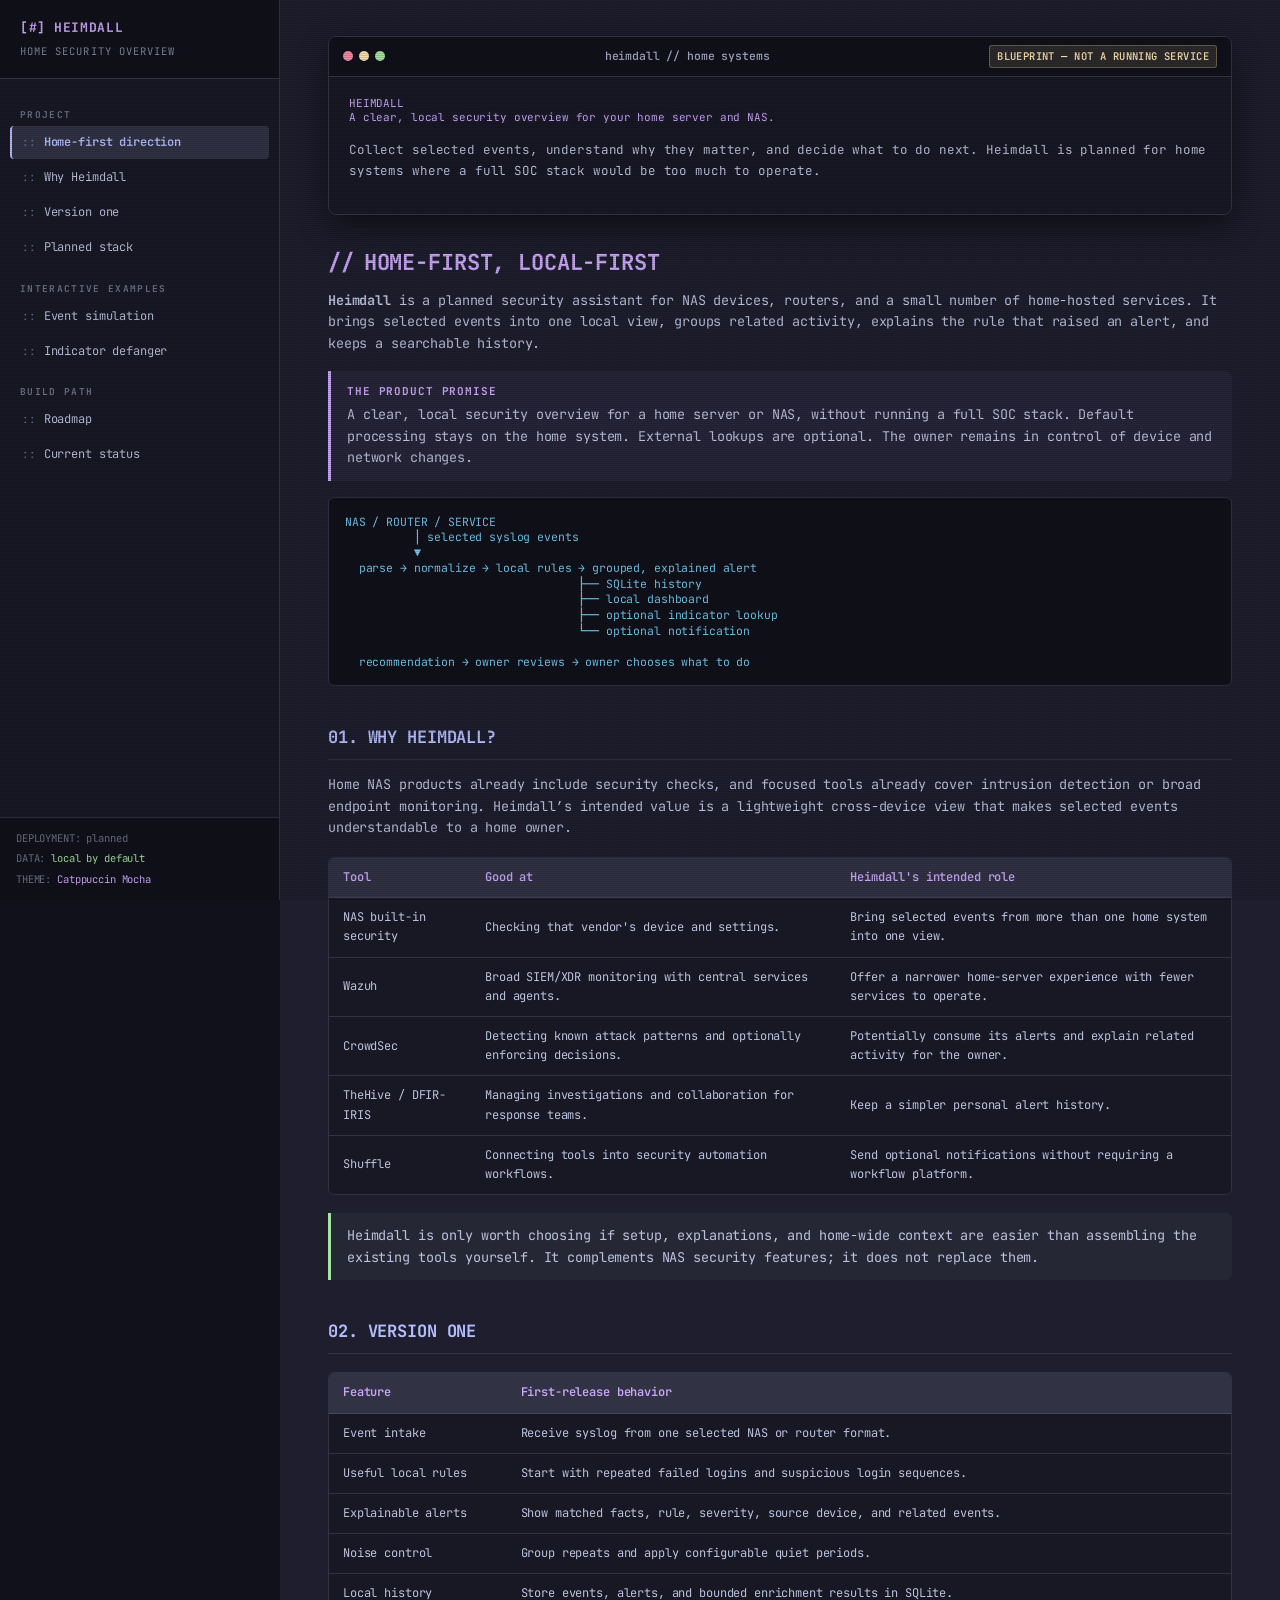
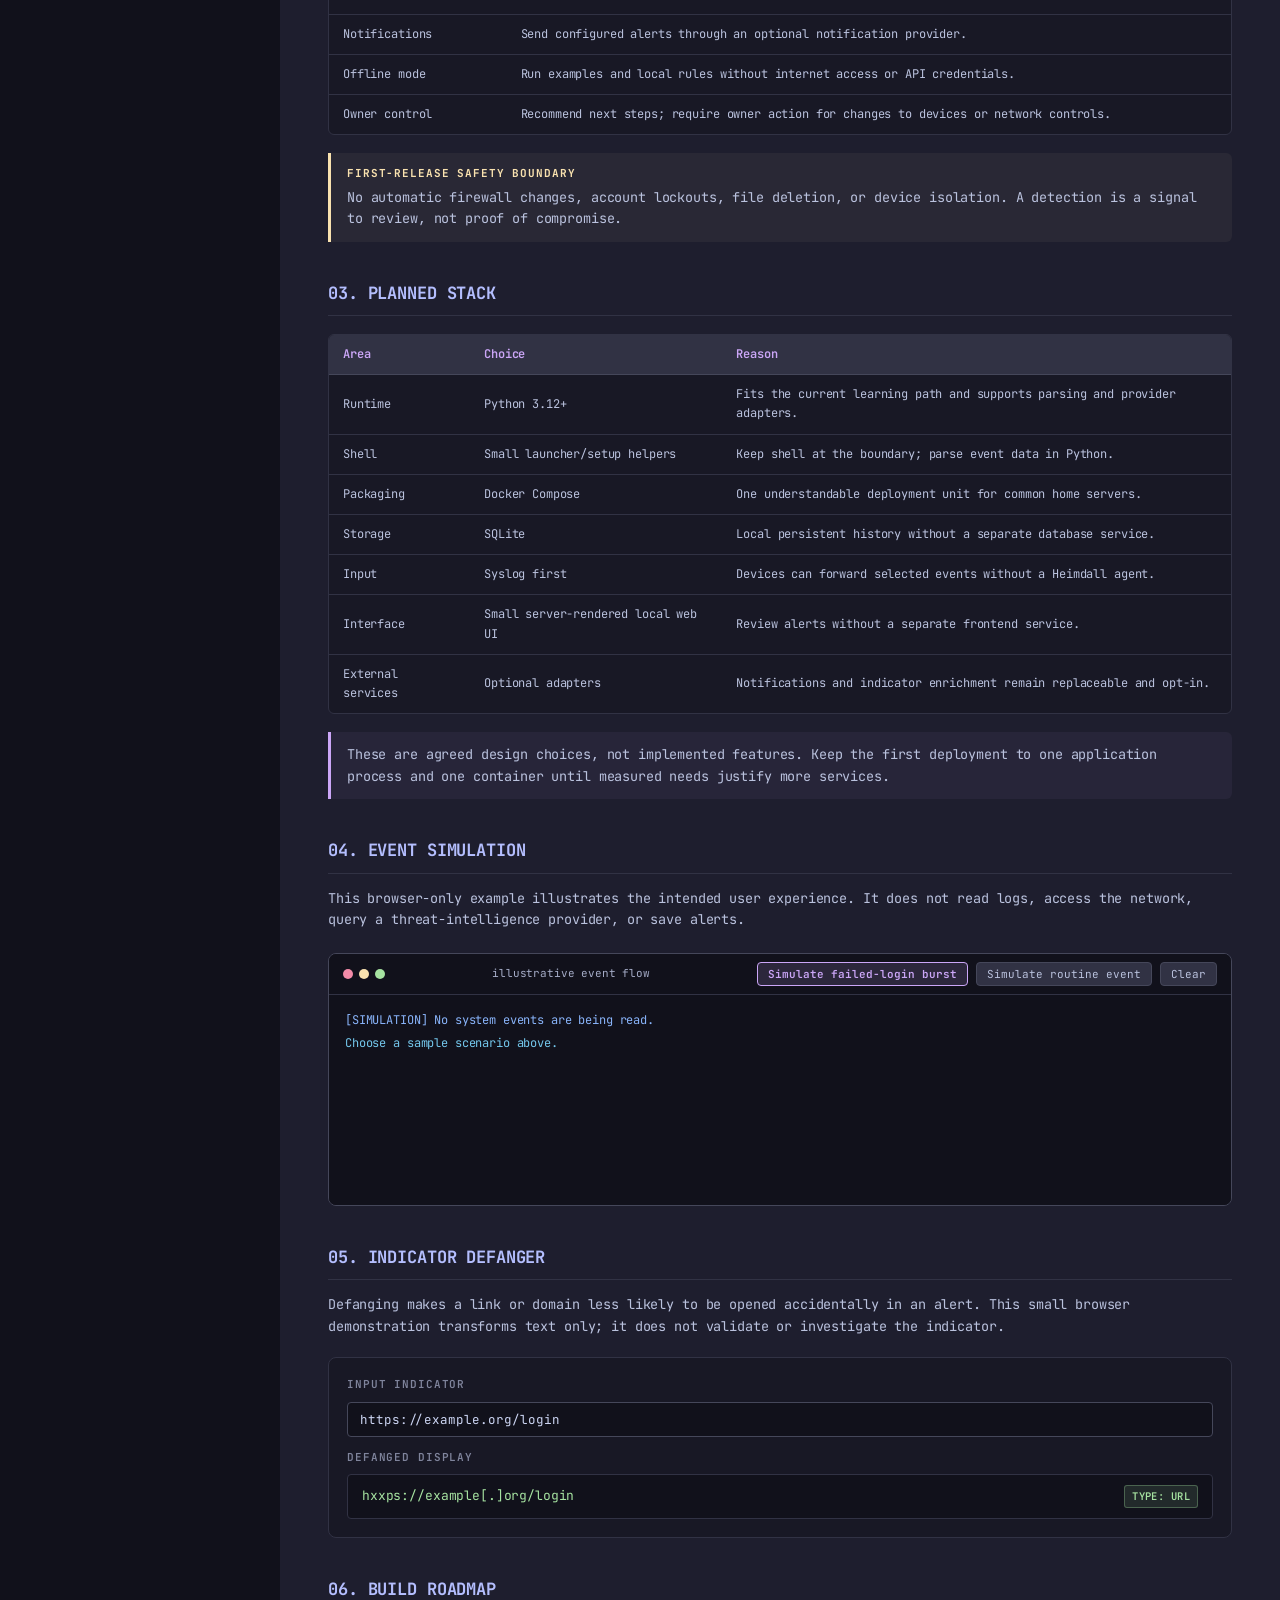
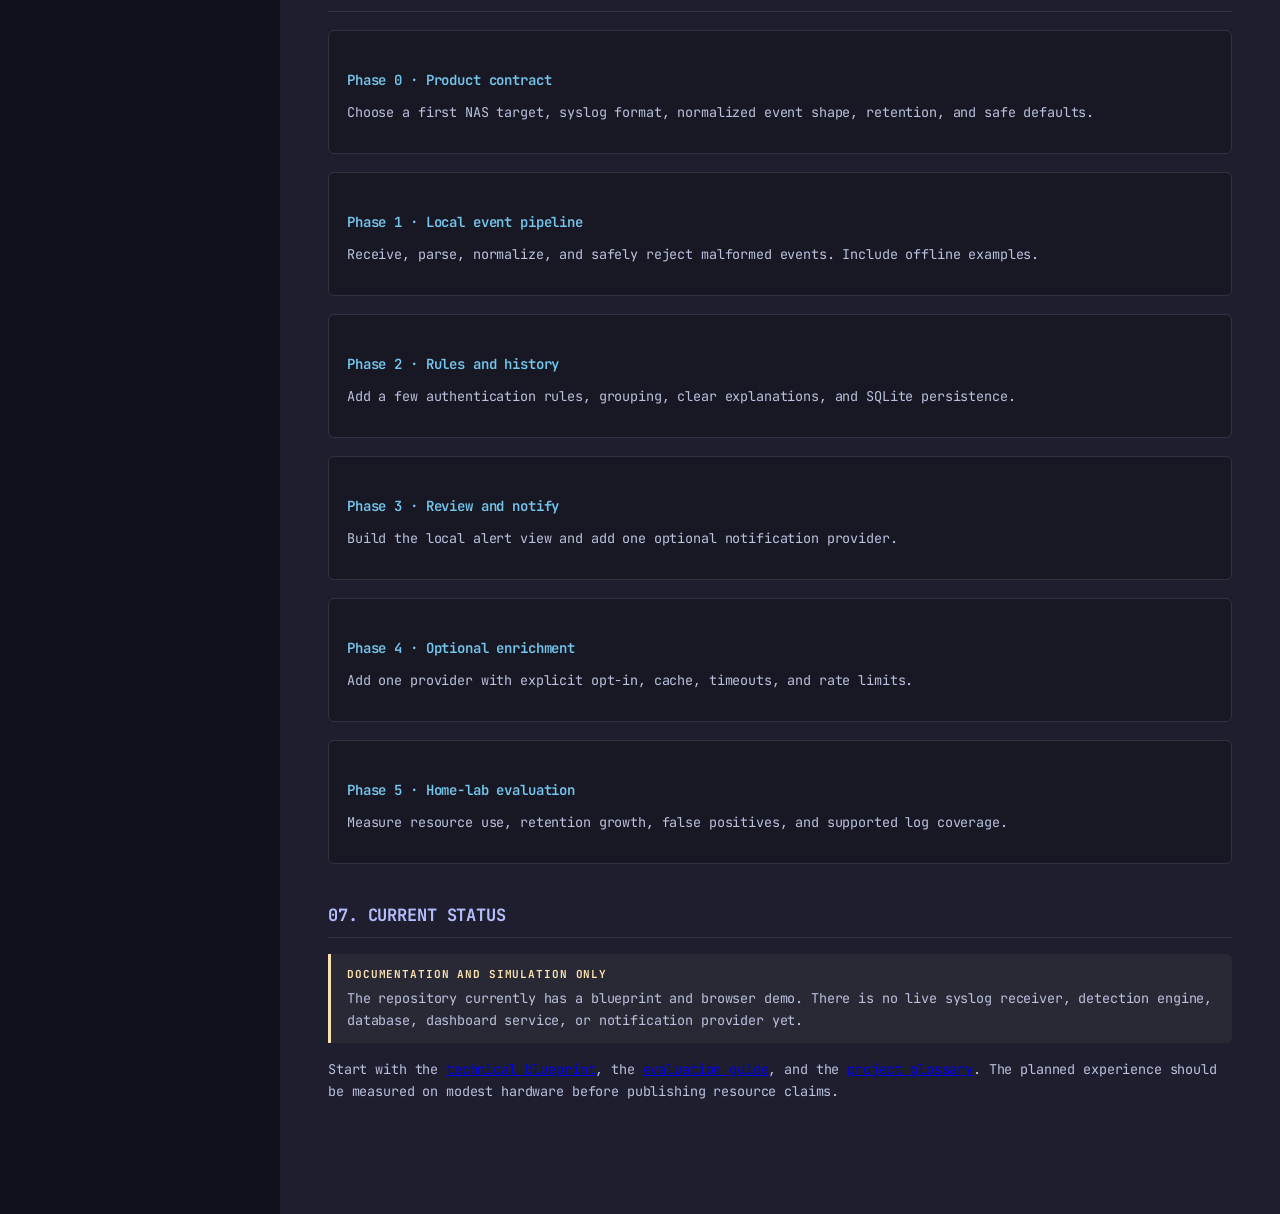
==== docs/index.html @ 71137e4b "Define Heimdall home security direction" ====
<!DOCTYPE html>
<html lang="en">
<head>
  <meta charset="UTF-8">
  <meta name="viewport" content="width=device-width, initial-scale=1.0">
  <title>HEIMDALL // SECURITY AUTOMATION &amp; INCIDENT TRIAGE SPECIFICATION</title>
  <link rel="preconnect" href="https://fonts.googleapis.com">
  <link rel="preconnect" href="https://fonts.gstatic.com" crossorigin>
  <link href="https://fonts.googleapis.com/css2?family=JetBrains+Mono:ital,wght@0,300;0,400;0,500;0,600;0,700;0,800;1,400;1,600&display=swap" rel="stylesheet">
  <style>
    :root {
      /* Catppuccin Mocha Color System */
      --ctp-rosewater: #f5e0dc;
      --ctp-flamingo: #f2cdcd;
      --ctp-pink: #f5c2e7;
      --ctp-mauve: #cba6f7;
      --ctp-red: #f38ba8;
      --ctp-maroon: #eba0ac;
      --ctp-peach: #fab387;
      --ctp-yellow: #f9e2af;
      --ctp-green: #a6e3a1;
      --ctp-teal: #94e2d5;
      --ctp-sky: #89dceb;
      --ctp-sapphire: #74c7ec;
      --ctp-blue: #89b4fa;
      --ctp-lavender: #b4befe;
      --ctp-text: #cdd6f4;
      --ctp-subtext1: #bac2de;
      --ctp-subtext0: #a6adc8;
      --ctp-overlay2: #9399b2;
      --ctp-overlay1: #7f849c;
      --ctp-overlay0: #6c7086;
      --ctp-surface2: #585b70;
      --ctp-surface1: #45475a;
      --ctp-surface0: #313244;
      --ctp-base: #1e1e2e;
      --ctp-mantle: #181825;
      --ctp-crust: #11111b;

      --font-mono: 'JetBrains Mono', ui-monospace, SFMono-Regular, Menlo, Monaco, Consolas, "Liberation Mono", monospace;
    }

    * {
      box-sizing: border-box;
      margin: 0;
      padding: 0;
    }

    html { overflow-x: hidden; }

    body {
      background-color: var(--ctp-crust);
      color: var(--ctp-text);
      font-family: var(--font-mono);
      font-size: 13.5px;
      line-height: 1.6;
      letter-spacing: -0.01em;
      display: flex;
      min-height: 100vh;
      overflow-x: hidden;
      position: relative;
    }

    /* Subtle CRT scanline effect */
    body::before {
      content: " ";
      display: block;
      position: fixed;
      top: 0; left: 0; bottom: 0; right: 0;
      background: linear-gradient(rgba(18, 16, 26, 0) 50%, rgba(0, 0, 0, 0.22) 50%), linear-gradient(90deg, rgba(255, 0, 0, 0.015), rgba(0, 255, 0, 0.01), rgba(0, 0, 255, 0.015));
      z-index: 999;
      background-size: 100% 2px, 3px 100%;
      pointer-events: none;
      opacity: 0.7;
    }

    /* Custom Scrollbar */
    ::-webkit-scrollbar {
      width: 6px;
      height: 6px;
    }
    ::-webkit-scrollbar-track {
      background: var(--ctp-crust);
    }
    ::-webkit-scrollbar-thumb {
      background: var(--ctp-surface1);
      border-radius: 3px;
    }
    ::-webkit-scrollbar-thumb:hover {
      background: var(--ctp-overlay0);
    }

    /* Sidebar Navigation */
    aside.sidebar {
      width: 280px;
      background: var(--ctp-mantle);
      border-right: 1px solid var(--ctp-surface0);
      height: 100vh;
      position: fixed;
      left: 0;
      top: 0;
      bottom: 0;
      display: flex;
      flex-direction: column;
      flex-shrink: 0;
      z-index: 100;
      overflow: hidden;
    }

    .sidebar-header {
      padding: 18px 20px;
      border-bottom: 1px solid var(--ctp-surface0);
      background: var(--ctp-crust);
    }

    .brand-title {
      font-size: 13px;
      font-weight: 700;
      color: var(--ctp-mauve);
      display: flex;
      align-items: center;
      gap: 8px;
      letter-spacing: 0.05em;
    }

    .brand-subtitle {
      font-size: 10.5px;
      color: var(--ctp-overlay1);
      margin-top: 4px;
      text-transform: uppercase;
      letter-spacing: 0.1em;
    }

    .sidebar-nav {
      padding: 14px 10px;
      overflow-y: auto;
      flex: 1;
    }

    .nav-group-title {
      font-size: 9.5px;
      font-weight: 700;
      color: var(--ctp-overlay0);
      text-transform: uppercase;
      letter-spacing: 0.14em;
      padding: 14px 10px 4px;
    }

    .nav-item {
      display: flex;
      align-items: center;
      gap: 8px;
      padding: 7px 10px;
      color: var(--ctp-subtext1);
      text-decoration: none;
      border-radius: 4px;
      font-size: 12px;
      transition: all 0.18s ease;
      margin-bottom: 2px;
      border-left: 2px solid transparent;
    }

    .nav-item:hover {
      background: var(--ctp-surface0);
      color: var(--ctp-mauve);
      border-left-color: var(--ctp-mauve);
      padding-left: 14px;
    }

    .nav-item.active {
      background: var(--ctp-surface0);
      color: var(--ctp-lavender);
      border-left-color: var(--ctp-lavender);
      font-weight: 600;
    }

    .nav-item .prefix {
      color: var(--ctp-overlay0);
      font-size: 11px;
    }

    .sidebar-footer {
      padding: 12px 16px;
      border-top: 1px solid var(--ctp-surface0);
      font-size: 10.5px;
      color: var(--ctp-overlay0);
      background: var(--ctp-crust);
      display: flex;
      flex-direction: column;
      gap: 4px;
    }

    /* Main Container */
    main.content {
      flex: none;
      width: calc(100% - 280px);
      margin-left: 280px;
      padding: 36px 48px 100px;
      max-width: 1150px;
      background: var(--ctp-base);
      min-height: 100vh;
    }

    /* Terminal Chrome Windows */
    .terminal-window {
      background: var(--ctp-mantle);
      border: 1px solid var(--ctp-surface0);
      border-radius: 8px;
      margin-bottom: 30px;
      box-shadow: 0 12px 30px rgba(0, 0, 0, 0.45);
      overflow: hidden;
      transition: border-color 0.2s ease, box-shadow 0.2s ease;
    }

    .terminal-window:hover {
      border-color: var(--ctp-surface2);
      box-shadow: 0 16px 36px rgba(0, 0, 0, 0.55);
    }

    .terminal-titlebar {
      background: var(--ctp-crust);
      padding: 8px 14px;
      display: flex;
      align-items: center;
      justify-content: space-between;
      border-bottom: 1px solid var(--ctp-surface0);
      user-select: none;
    }

    .terminal-dots {
      display: flex;
      gap: 6px;
    }

    .dot {
      width: 10px;
      height: 10px;
      border-radius: 50%;
    }
    .dot.red { background: var(--ctp-red); }
    .dot.yellow { background: var(--ctp-yellow); }
    .dot.green { background: var(--ctp-green); }

    .terminal-title {
      font-size: 11.5px;
      color: var(--ctp-subtext0);
      font-weight: 500;
    }

    .terminal-body {
      padding: 20px;
      font-size: 12.5px;
      line-height: 1.65;
    }

    /* ASCII Banner */
    .ascii-banner {
      color: var(--ctp-mauve);
      font-size: 11px;
      line-height: 1.25;
      white-space: pre;
      margin-bottom: 16px;
      overflow-x: auto;
      text-shadow: 0 0 10px rgba(203, 166, 247, 0.25);
    }

    /* Blinking Terminal Cursor */
    .cursor {
      display: inline-block;
      width: 8px;
      height: 15px;
      background: var(--ctp-mauve);
      vertical-align: middle;
      animation: blink 1s step-end infinite;
      margin-left: 2px;
    }

    @keyframes blink {
      0%, 100% { opacity: 1; }
      50% { opacity: 0; }
    }

    /* Neofetch Stats */
    .fetch-grid {
      display: grid;
      grid-template-columns: repeat(auto-fit, minmax(260px, 1fr));
      gap: 8px 16px;
      margin-top: 14px;
      border-top: 1px dashed var(--ctp-surface1);
      padding-top: 14px;
    }

    .fetch-line {
      display: flex;
      align-items: center;
      gap: 8px;
      font-size: 11.5px;
    }

    .fetch-key {
      color: var(--ctp-blue);
      font-weight: 600;
      min-width: 115px;
    }

    .fetch-val {
      color: var(--ctp-subtext1);
    }

    @media (max-width: 760px) {
      body { display: block; }
      aside.sidebar { width: 100%; height: auto; position: relative; inset: auto; }
      .sidebar-nav { max-height: 240px; overflow-y: auto; }
      main.content { width: 100%; max-width: none; margin-left: 0; padding: 22px 16px 70px; min-width: 0; }
      .terminal-title { max-width: 45vw; overflow: hidden; text-overflow: ellipsis; white-space: nowrap; }
      .terminal-titlebar { gap: 10px; }
      .fetch-grid { grid-template-columns: minmax(0, 1fr); }
      .fetch-line { align-items: flex-start; }
      .fetch-key { min-width: 100px; }
      .ascii-banner { font-size: 8px; }
      .ascii-diagram { font-size: 8px; }
      .table-wrapper { overflow-x: auto; }
      .tool-input, .tool-output-row { max-width: 100%; }
      pre code { width: auto; min-width: 0; white-space: pre-wrap; overflow-wrap: anywhere; }
      p code, li code, td code { white-space: normal; overflow-wrap: anywhere; word-break: break-word; }
    }

    /* Typography & Section Styling */
    h1 {
      font-size: 22px;
      color: var(--ctp-mauve);
      margin-bottom: 10px;
      display: flex;
      align-items: center;
      gap: 10px;
      font-weight: 700;
    }

    h2 {
      font-size: 17px;
      color: var(--ctp-lavender);
      margin: 38px 0 14px;
      padding-bottom: 8px;
      border-bottom: 1px solid var(--ctp-surface0);
      display: flex;
      align-items: center;
      gap: 10px;
      font-weight: 700;
    }

    h3 {
      font-size: 14px;
      color: var(--ctp-sapphire);
      margin: 20px 0 10px;
      display: flex;
      align-items: center;
      gap: 6px;
      font-weight: 600;
    }

    h4 {
      font-size: 12.5px;
      color: var(--ctp-teal);
      margin: 16px 0 6px;
      font-weight: 600;
    }

    p {
      color: var(--ctp-subtext1);
      margin-bottom: 12px;
    }

    /* Badges */
    .badge {
      display: inline-flex;
      align-items: center;
      gap: 5px;
      padding: 2px 7px;
      border-radius: 3px;
      font-size: 10.5px;
      font-weight: 600;
      text-transform: uppercase;
      letter-spacing: 0.04em;
    }
    .badge-mauve { background: rgba(203, 166, 247, 0.12); color: var(--ctp-mauve); border: 1px solid rgba(203, 166, 247, 0.3); }
    .badge-blue { background: rgba(137, 180, 250, 0.12); color: var(--ctp-blue); border: 1px solid rgba(137, 180, 250, 0.3); }
    .badge-green { background: rgba(166, 227, 161, 0.12); color: var(--ctp-green); border: 1px solid rgba(166, 227, 161, 0.3); }
    .badge-peach { background: rgba(250, 179, 135, 0.12); color: var(--ctp-peach); border: 1px solid rgba(250, 179, 135, 0.3); }
    .badge-red { background: rgba(243, 139, 168, 0.12); color: var(--ctp-red); border: 1px solid rgba(243, 139, 168, 0.3); }
    .badge-yellow { background: rgba(249, 226, 175, 0.12); color: var(--ctp-yellow); border: 1px solid rgba(249, 226, 175, 0.3); }

    /* Interactive Terminal Simulator */
    .sim-container {
      background: var(--ctp-mantle);
      border: 1px solid var(--ctp-surface1);
      border-radius: 8px;
      margin: 22px 0 32px;
      overflow: hidden;
    }

    .sim-bar {
      background: var(--ctp-crust);
      padding: 8px 14px;
      display: flex;
      justify-content: space-between;
      align-items: center;
      border-bottom: 1px solid var(--ctp-surface0);
      font-size: 11px;
    }

    .sim-actions {
      display: flex;
      gap: 8px;
    }

    .btn-term {
      background: var(--ctp-surface0);
      color: var(--ctp-subtext1);
      border: 1px solid var(--ctp-surface1);
      border-radius: 4px;
      padding: 4px 10px;
      font-family: var(--font-mono);
      font-size: 11px;
      cursor: pointer;
      transition: all 0.15s ease;
      display: flex;
      align-items: center;
      gap: 6px;
    }

    .btn-term:hover {
      background: var(--ctp-surface1);
      color: var(--ctp-mauve);
      border-color: var(--ctp-mauve);
      transform: translateY(-1px);
    }

    .btn-term.btn-primary {
      background: rgba(203, 166, 247, 0.15);
      border-color: var(--ctp-mauve);
      color: var(--ctp-mauve);
      font-weight: 600;
    }

    .btn-term.btn-primary:hover {
      background: var(--ctp-mauve);
      color: var(--ctp-crust);
    }

    .sim-screen {
      padding: 16px;
      background: var(--ctp-crust);
      min-height: 210px;
      max-height: 380px;
      overflow-y: auto;
      font-size: 12px;
      line-height: 1.6;
    }

    .sim-line {
      margin-bottom: 4px;
      word-break: break-all;
      animation: fadeInLine 0.25s ease-out;
    }

    @keyframes fadeInLine {
      from { opacity: 0; transform: translateY(4px); }
      to { opacity: 1; transform: translateY(0); }
    }

    .sim-prompt {
      color: var(--ctp-sapphire);
    }
    .sim-cmd {
      color: var(--ctp-text);
      font-weight: 600;
    }
    .sim-info {
      color: var(--ctp-blue);
    }
    .sim-success {
      color: var(--ctp-green);
    }
    .sim-warn {
      color: var(--ctp-yellow);
    }
    .sim-danger {
      color: var(--ctp-red);
    }

    /* Interactive Defanger Tool */
    .tool-box {
      background: var(--ctp-mantle);
      border: 1px solid var(--ctp-surface0);
      border-radius: 8px;
      padding: 18px;
      margin: 20px 0;
    }

    .tool-label {
      font-size: 11px;
      color: var(--ctp-overlay1);
      text-transform: uppercase;
      letter-spacing: 0.08em;
      margin-bottom: 8px;
      font-weight: 600;
    }

    .tool-input-row {
      display: flex;
      gap: 10px;
      margin-bottom: 12px;
    }

    .tool-input {
      flex: 1;
      background: var(--ctp-crust);
      border: 1px solid var(--ctp-surface1);
      border-radius: 4px;
      padding: 8px 12px;
      color: var(--ctp-text);
      font-family: var(--font-mono);
      font-size: 12.5px;
      outline: none;
      transition: border-color 0.2s ease;
    }

    .tool-input:focus {
      border-color: var(--ctp-mauve);
      box-shadow: 0 0 8px rgba(203, 166, 247, 0.2);
    }

    .tool-output-row {
      background: var(--ctp-crust);
      border: 1px solid var(--ctp-surface0);
      border-radius: 4px;
      padding: 10px 14px;
      display: flex;
      justify-content: space-between;
      align-items: center;
      font-size: 12px;
    }

    /* Callouts */
    .callout {
      border-left: 3px solid var(--ctp-blue);
      background: rgba(137, 180, 250, 0.05);
      padding: 12px 16px;
      border-radius: 0 6px 6px 0;
      margin: 16px 0;
    }
    .callout.spec {
      border-left-color: var(--ctp-mauve);
      background: rgba(203, 166, 247, 0.05);
    }
    .callout.warn {
      border-left-color: var(--ctp-yellow);
      background: rgba(249, 226, 175, 0.05);
    }
    .callout.alert {
      border-left-color: var(--ctp-red);
      background: rgba(243, 139, 168, 0.05);
    }
    .callout.tip {
      border-left-color: var(--ctp-green);
      background: rgba(166, 227, 161, 0.05);
    }

    .callout-title {
      font-weight: 700;
      font-size: 11px;
      text-transform: uppercase;
      letter-spacing: 0.08em;
      margin-bottom: 4px;
      display: flex;
      align-items: center;
      gap: 6px;
    }

    .callout.spec .callout-title { color: var(--ctp-mauve); }
    .callout.warn .callout-title { color: var(--ctp-yellow); }
    .callout.alert .callout-title { color: var(--ctp-red); }
    .callout.tip .callout-title { color: var(--ctp-green); }

    /* Tables */
    .table-wrapper {
      overflow-x: auto;
      margin: 18px 0;
      border: 1px solid var(--ctp-surface0);
      border-radius: 6px;
      background: var(--ctp-mantle);
    }

    table {
      width: 100%;
      border-collapse: collapse;
      font-size: 12px;
      text-align: left;
    }

    th {
      background: var(--ctp-surface0);
      color: var(--ctp-mauve);
      padding: 10px 14px;
      font-weight: 600;
      border-bottom: 1px solid var(--ctp-surface1);
    }

    td {
      padding: 10px 14px;
      border-bottom: 1px solid var(--ctp-surface0);
      color: var(--ctp-subtext1);
    }

    tr:last-child td { border-bottom: none; }
    tr:hover td { background: rgba(205, 214, 244, 0.015); }

    /* Code Blocks */
    .code-block {
      background: var(--ctp-crust);
      border: 1px solid var(--ctp-surface0);
      border-radius: 6px;
      margin: 16px 0;
      overflow-x: auto;
      overflow-y: hidden;
    }

    .code-header {
      background: var(--ctp-mantle);
      padding: 6px 12px;
      display: flex;
      justify-content: space-between;
      align-items: center;
      border-bottom: 1px solid var(--ctp-surface0);
      font-size: 10.5px;
      color: var(--ctp-overlay1);
    }

    .code-lang {
      font-weight: 600;
      color: var(--ctp-peach);
      text-transform: uppercase;
      letter-spacing: 0.05em;
    }

    pre {
      padding: 14px;
      overflow-x: auto;
      max-width: 100%;
      font-family: var(--font-mono);
      font-size: 12px;
      line-height: 1.6;
      color: var(--ctp-text);
    }

    code {
      font-family: var(--font-mono);
    }

    pre code {
      display: block;
      width: max-content;
      min-width: 100%;
    }

    @media (max-width: 760px) {
      pre code { width: auto; min-width: 0; white-space: pre-wrap; overflow-wrap: anywhere; }
    }

    p code, li code, td code {
      background: var(--ctp-surface0);
      color: var(--ctp-flamingo);
      padding: 2px 5px;
      border-radius: 3px;
      font-size: 11.5px;
      border: 1px solid var(--ctp-surface1);
    }

    /* Phase Checklist with Interactive Tracking */
    .phase-card {
      background: var(--ctp-mantle);
      border: 1px solid var(--ctp-surface0);
      border-radius: 6px;
      padding: 18px;
      margin: 18px 0;
      transition: all 0.2s ease;
    }

    .phase-card:hover {
      border-color: var(--ctp-surface2);
    }

    .phase-header {
      display: flex;
      justify-content: space-between;
      align-items: center;
      margin-bottom: 10px;
    }

    .phase-badge {
      font-size: 10.5px;
      font-weight: 700;
      color: var(--ctp-peach);
      text-transform: uppercase;
      letter-spacing: 0.08em;
    }

    .task-list {
      list-style: none;
      margin: 10px 0 0;
    }

    .task-item {
      display: flex;
      align-items: center;
      gap: 10px;
      padding: 6px 8px;
      border-radius: 4px;
      cursor: pointer;
      user-select: none;
      font-size: 12px;
      color: var(--ctp-subtext1);
      transition: background 0.15s ease;
    }

    .task-item:hover {
      background: var(--ctp-surface0);
      color: var(--ctp-text);
    }

    .task-item.completed {
      color: var(--ctp-overlay1);
      text-decoration: line-through;
    }

    .task-box {
      width: 14px;
      height: 14px;
      border: 1px solid var(--ctp-overlay0);
      border-radius: 3px;
      display: flex;
      align-items: center;
      justify-content: center;
      font-size: 9px;
      flex-shrink: 0;
      transition: all 0.15s ease;
    }

    .task-item.completed .task-box {
      background: var(--ctp-green);
      border-color: var(--ctp-green);
      color: var(--ctp-crust);
      font-weight: bold;
    }

    /* ASCII Diagrams */
    .ascii-diagram {
      background: var(--ctp-crust);
      border: 1px solid var(--ctp-surface0);
      border-radius: 6px;
      padding: 16px;
      margin: 16px 0;
      overflow-x: auto;
      color: var(--ctp-sapphire);
      font-size: 11.5px;
      line-height: 1.35;
      white-space: pre;
    }

    /* Syntax Highlighting */
    .syn-keyword { color: var(--ctp-mauve); font-weight: 600; }
    .syn-func { color: var(--ctp-blue); }
    .syn-string { color: var(--ctp-green); }
    .syn-comment { color: var(--ctp-overlay0); font-style: italic; }
    .syn-var { color: var(--ctp-flamingo); }
    .syn-const { color: var(--ctp-peach); }
    .syn-num { color: var(--ctp-peach); }
  </style>
</head>
<body>
  <aside class="sidebar">
    <div class="sidebar-header">
      <div class="brand-title"><span>[#]</span> HEIMDALL</div>
      <div class="brand-subtitle">Home security overview</div>
    </div>
    <nav class="sidebar-nav" aria-label="Project guide">
      <div class="nav-group-title">Project</div>
      <a href="#overview" class="nav-item active"><span class="prefix">::</span> Home-first direction</a>
      <a href="#why-heimdall" class="nav-item"><span class="prefix">::</span> Why Heimdall</a>
      <a href="#v1-features" class="nav-item"><span class="prefix">::</span> Version one</a>
      <a href="#architecture" class="nav-item"><span class="prefix">::</span> Planned stack</a>
      <div class="nav-group-title">Interactive examples</div>
      <a href="#simulator" class="nav-item"><span class="prefix">::</span> Event simulation</a>
      <a href="#defanger" class="nav-item"><span class="prefix">::</span> Indicator defanger</a>
      <div class="nav-group-title">Build path</div>
      <a href="#roadmap" class="nav-item"><span class="prefix">::</span> Roadmap</a>
      <a href="#status" class="nav-item"><span class="prefix">::</span> Current status</a>
    </nav>
    <div class="sidebar-footer">
      <div>DEPLOYMENT: <code>planned</code></div>
      <div>DATA: <span style="color:var(--ctp-green);">local by default</span></div>
      <div>THEME: <span style="color:var(--ctp-mauve);">Catppuccin Mocha</span></div>
    </div>
  </aside>

  <main class="content">
    <div class="terminal-window">
      <div class="terminal-titlebar">
        <div class="terminal-dots"><div class="dot red"></div><div class="dot yellow"></div><div class="dot green"></div></div>
        <div class="terminal-title">heimdall // home systems</div>
        <div><span class="badge badge-yellow">BLUEPRINT — NOT A RUNNING SERVICE</span></div>
      </div>
      <div class="terminal-body">
        <div class="ascii-banner">HEIMDALL
A clear, local security overview for your home server and NAS.</div>
        <p>Collect selected events, understand why they matter, and decide what to do next. Heimdall is planned for home systems where a full SOC stack would be too much to operate.</p>
      </div>
    </div>

    <section id="overview">
      <h1><span style="color:var(--ctp-mauve);">//</span> HOME-FIRST, LOCAL-FIRST</h1>
      <p><strong>Heimdall</strong> is a planned security assistant for NAS devices, routers, and a small number of home-hosted services. It brings selected events into one local view, groups related activity, explains the rule that raised an alert, and keeps a searchable history.</p>
      <div class="callout spec">
        <div class="callout-title">THE PRODUCT PROMISE</div>
        <p style="margin-bottom:0;">A clear, local security overview for a home server or NAS, without running a full SOC stack. Default processing stays on the home system. External lookups are optional. The owner remains in control of device and network changes.</p>
      </div>
      <div class="ascii-diagram">NAS / ROUTER / SERVICE
          │ selected syslog events
          ▼
  parse → normalize → local rules → grouped, explained alert
                                  ├── SQLite history
                                  ├── local dashboard
                                  ├── optional indicator lookup
                                  └── optional notification

  recommendation → owner reviews → owner chooses what to do</div>
    </section>

    <section id="why-heimdall">
      <h2><span style="color:var(--ctp-lavender);">01.</span> WHY HEIMDALL?</h2>
      <p>Home NAS products already include security checks, and focused tools already cover intrusion detection or broad endpoint monitoring. Heimdall’s intended value is a lightweight cross-device view that makes selected events understandable to a home owner.</p>
      <div class="table-wrapper"><table>
        <thead><tr><th>Tool</th><th>Good at</th><th>Heimdall's intended role</th></tr></thead>
        <tbody>
          <tr><td>NAS built-in security</td><td>Checking that vendor's device and settings.</td><td>Bring selected events from more than one home system into one view.</td></tr>
          <tr><td>Wazuh</td><td>Broad SIEM/XDR monitoring with central services and agents.</td><td>Offer a narrower home-server experience with fewer services to operate.</td></tr>
          <tr><td>CrowdSec</td><td>Detecting known attack patterns and optionally enforcing decisions.</td><td>Potentially consume its alerts and explain related activity for the owner.</td></tr>
          <tr><td>TheHive / DFIR-IRIS</td><td>Managing investigations and collaboration for response teams.</td><td>Keep a simpler personal alert history.</td></tr>
          <tr><td>Shuffle</td><td>Connecting tools into security automation workflows.</td><td>Send optional notifications without requiring a workflow platform.</td></tr>
        </tbody>
      </table></div>
      <p class="callout tip" style="margin-bottom:0;">Heimdall is only worth choosing if setup, explanations, and home-wide context are easier than assembling the existing tools yourself. It complements NAS security features; it does not replace them.</p>
    </section>

    <section id="v1-features">
      <h2><span style="color:var(--ctp-lavender);">02.</span> VERSION ONE</h2>
      <div class="table-wrapper"><table>
        <thead><tr><th>Feature</th><th>First-release behavior</th></tr></thead>
        <tbody>
          <tr><td>Event intake</td><td>Receive syslog from one selected NAS or router format.</td></tr>
          <tr><td>Useful local rules</td><td>Start with repeated failed logins and suspicious login sequences.</td></tr>
          <tr><td>Explainable alerts</td><td>Show matched facts, rule, severity, source device, and related events.</td></tr>
          <tr><td>Noise control</td><td>Group repeats and apply configurable quiet periods.</td></tr>
          <tr><td>Local history</td><td>Store events, alerts, and bounded enrichment results in SQLite.</td></tr>
          <tr><td>Notifications</td><td>Send configured alerts through an optional notification provider.</td></tr>
          <tr><td>Offline mode</td><td>Run examples and local rules without internet access or API credentials.</td></tr>
          <tr><td>Owner control</td><td>Recommend next steps; require owner action for changes to devices or network controls.</td></tr>
        </tbody>
      </table></div>
      <div class="callout warn"><div class="callout-title">FIRST-RELEASE SAFETY BOUNDARY</div><p style="margin-bottom:0;">No automatic firewall changes, account lockouts, file deletion, or device isolation. A detection is a signal to review, not proof of compromise.</p></div>
    </section>

    <section id="architecture">
      <h2><span style="color:var(--ctp-lavender);">03.</span> PLANNED STACK</h2>
      <div class="table-wrapper"><table>
        <thead><tr><th>Area</th><th>Choice</th><th>Reason</th></tr></thead>
        <tbody>
          <tr><td>Runtime</td><td>Python 3.12+</td><td>Fits the current learning path and supports parsing and provider adapters.</td></tr>
          <tr><td>Shell</td><td>Small launcher/setup helpers</td><td>Keep shell at the boundary; parse event data in Python.</td></tr>
          <tr><td>Packaging</td><td>Docker Compose</td><td>One understandable deployment unit for common home servers.</td></tr>
          <tr><td>Storage</td><td>SQLite</td><td>Local persistent history without a separate database service.</td></tr>
          <tr><td>Input</td><td>Syslog first</td><td>Devices can forward selected events without a Heimdall agent.</td></tr>
          <tr><td>Interface</td><td>Small server-rendered local web UI</td><td>Review alerts without a separate frontend service.</td></tr>
          <tr><td>External services</td><td>Optional adapters</td><td>Notifications and indicator enrichment remain replaceable and opt-in.</td></tr>
        </tbody>
      </table></div>
      <p class="callout spec" style="margin-bottom:0;">These are agreed design choices, not implemented features. Keep the first deployment to one application process and one container until measured needs justify more services.</p>
    </section>

    <section id="simulator">
      <h2><span style="color:var(--ctp-lavender);">04.</span> EVENT SIMULATION</h2>
      <p>This browser-only example illustrates the intended user experience. It does not read logs, access the network, query a threat-intelligence provider, or save alerts.</p>
      <div class="sim-container">
        <div class="sim-bar"><div class="terminal-dots"><div class="dot red"></div><div class="dot yellow"></div><div class="dot green"></div></div><div style="color:var(--ctp-subtext0);">illustrative event flow</div><div class="sim-actions"><button class="btn-term btn-primary" onclick="runScenario('burst')">Simulate failed-login burst</button><button class="btn-term" onclick="runScenario('normal')">Simulate routine event</button><button class="btn-term" onclick="clearSim()">Clear</button></div></div>
        <div class="sim-screen" id="simConsole" aria-live="polite"><div class="sim-line sim-info">[SIMULATION] No system events are being read.</div><div class="sim-line"><span class="sim-prompt">Choose a sample scenario above.</span></div></div>
      </div>
    </section>

    <section id="defanger">
      <h2><span style="color:var(--ctp-lavender);">05.</span> INDICATOR DEFANGER</h2>
      <p>Defanging makes a link or domain less likely to be opened accidentally in an alert. This small browser demonstration transforms text only; it does not validate or investigate the indicator.</p>
      <div class="tool-box"><div class="tool-label">INPUT INDICATOR</div><div class="tool-input-row"><input type="text" class="tool-input" id="iocInput" value="https://example.org/login" oninput="updateDefang()" placeholder="Paste a URL, domain, or IP"></div><div class="tool-label">DEFANGED DISPLAY</div><div class="tool-output-row"><code id="iocOutput" style="color:var(--ctp-green);font-size:13px;">hxxps://example[.]org/login</code><span class="badge badge-green" id="iocTypeBadge">TYPE: URL</span></div></div>
    </section>

    <section id="roadmap">
      <h2><span style="color:var(--ctp-lavender);">06.</span> BUILD ROADMAP</h2>
      <div class="phase-card" id="phase-0"><h3>Phase 0 · Product contract</h3><p>Choose a first NAS target, syslog format, normalized event shape, retention, and safe defaults.</p></div>
      <div class="phase-card" id="phase-1"><h3>Phase 1 · Local event pipeline</h3><p>Receive, parse, normalize, and safely reject malformed events. Include offline examples.</p></div>
      <div class="phase-card" id="phase-2"><h3>Phase 2 · Rules and history</h3><p>Add a few authentication rules, grouping, clear explanations, and SQLite persistence.</p></div>
      <div class="phase-card" id="phase-3"><h3>Phase 3 · Review and notify</h3><p>Build the local alert view and add one optional notification provider.</p></div>
      <div class="phase-card" id="phase-4"><h3>Phase 4 · Optional enrichment</h3><p>Add one provider with explicit opt-in, cache, timeouts, and rate limits.</p></div>
      <div class="phase-card" id="phase-5"><h3>Phase 5 · Home-lab evaluation</h3><p>Measure resource use, retention growth, false positives, and supported log coverage.</p></div>
    </section>

    <section id="status">
      <h2><span style="color:var(--ctp-lavender);">07.</span> CURRENT STATUS</h2>
      <div class="callout warn"><div class="callout-title">DOCUMENTATION AND SIMULATION ONLY</div><p style="margin-bottom:0;">The repository currently has a blueprint and browser demo. There is no live syslog receiver, detection engine, database, dashboard service, or notification provider yet.</p></div>
      <p>Start with the <a href="../HEIMDALL_BLUEPRINT.md">technical blueprint</a>, the <a href="Heimdall_Rubric_Full_Marks_Guide.html">evaluation guide</a>, and the <a href="../GLOSSARY.md">project glossary</a>. The planned experience should be measured on modest hardware before publishing resource claims.</p>
    </section>
  </main>

  <script>
    function updateDefang() {
      const input = document.getElementById('iocInput').value.trim();
      const output = document.getElementById('iocOutput');
      const badge = document.getElementById('iocTypeBadge');
      if (!input) { output.textContent = 'Awaiting input...'; badge.textContent = 'TYPE: NONE'; return; }
      const type = input.startsWith('http://') || input.startsWith('https://') ? 'URL'
        : /^[0-9]{1,3}(\\.[0-9]{1,3}){3}$/.test(input) ? 'IPv4'
        : /^[a-fA-F0-9]{64}$/.test(input) ? 'SHA256'
        : /^[a-fA-F0-9]{32}$/.test(input) ? 'MD5' : 'DOMAIN';
      const defanged = input.replace(/^https:\/\//i, 'hxxps://').replace(/^http:\/\//i, 'hxxp://').replace(/\./g, '[.]');
      output.textContent = defanged;
      badge.textContent = `TYPE: ${type}`;
    }

    const simConsole = document.getElementById('simConsole');
    let simTimers = [];
    function appendSimLine(text, cssClass = 'sim-info') {
      const line = document.createElement('div');
      line.className = `sim-line ${cssClass}`;
      line.textContent = text;
      simConsole.appendChild(line);
      simConsole.scrollTop = simConsole.scrollHeight;
    }
    function clearSim() {
      simTimers.forEach(clearTimeout);
      simTimers = [];
      simConsole.replaceChildren();
      appendSimLine('[SIMULATION] No system events are being read.');
      appendSimLine('Choose a sample scenario above.');
    }
    function runScenario(kind) {
      clearSim();
      const lines = kind === 'burst' ? [
        ['[SIMULATION] Source: nas-lab · authentication failure burst', 'sim-info'],
        ['Rule matched: AUTH-001 · 8 failed sign-ins from one address in 2 minutes', 'sim-danger'],
        ['Severity: MEDIUM · repeated failures from one source', 'sim-info'],
        ['Recommendation: review the source and NAS account activity', 'sim-success'],
        ['No block or device change was made.', 'sim-info']
      ] : [
        ['[SIMULATION] Source: nas-lab · routine service event', 'sim-info'],
        ['No enabled rule matched this sample.', 'sim-success'],
        ['No notification would be sent.', 'sim-info']
      ];
      simConsole.replaceChildren();
      appendSimLine('[SIMULATION] Illustrative output; no real logs or services are involved.');
      lines.forEach(([text, cls], index) => {
        simTimers.push(setTimeout(() => appendSimLine(text, cls), 300 + index * 420));
      });
    }
    const navLinks = [...document.querySelectorAll('.nav-item')].filter(link => link.getAttribute('href').startsWith('#'));
    const navTargets = navLinks.map(link => document.getElementById(link.getAttribute('href').slice(1))).filter(Boolean);
    function syncActiveNav() {
      let current = navTargets[0];
      navTargets.forEach(target => { if (target.getBoundingClientRect().top <= 170) current = target; });
      navLinks.forEach(link => link.classList.toggle('active', link.getAttribute('href') === `#${current?.id}`));
    }
    window.addEventListener('scroll', syncActiveNav, { passive: true });
    window.addEventListener('resize', syncActiveNav);
    syncActiveNav();
  </script>
</body>
</html>
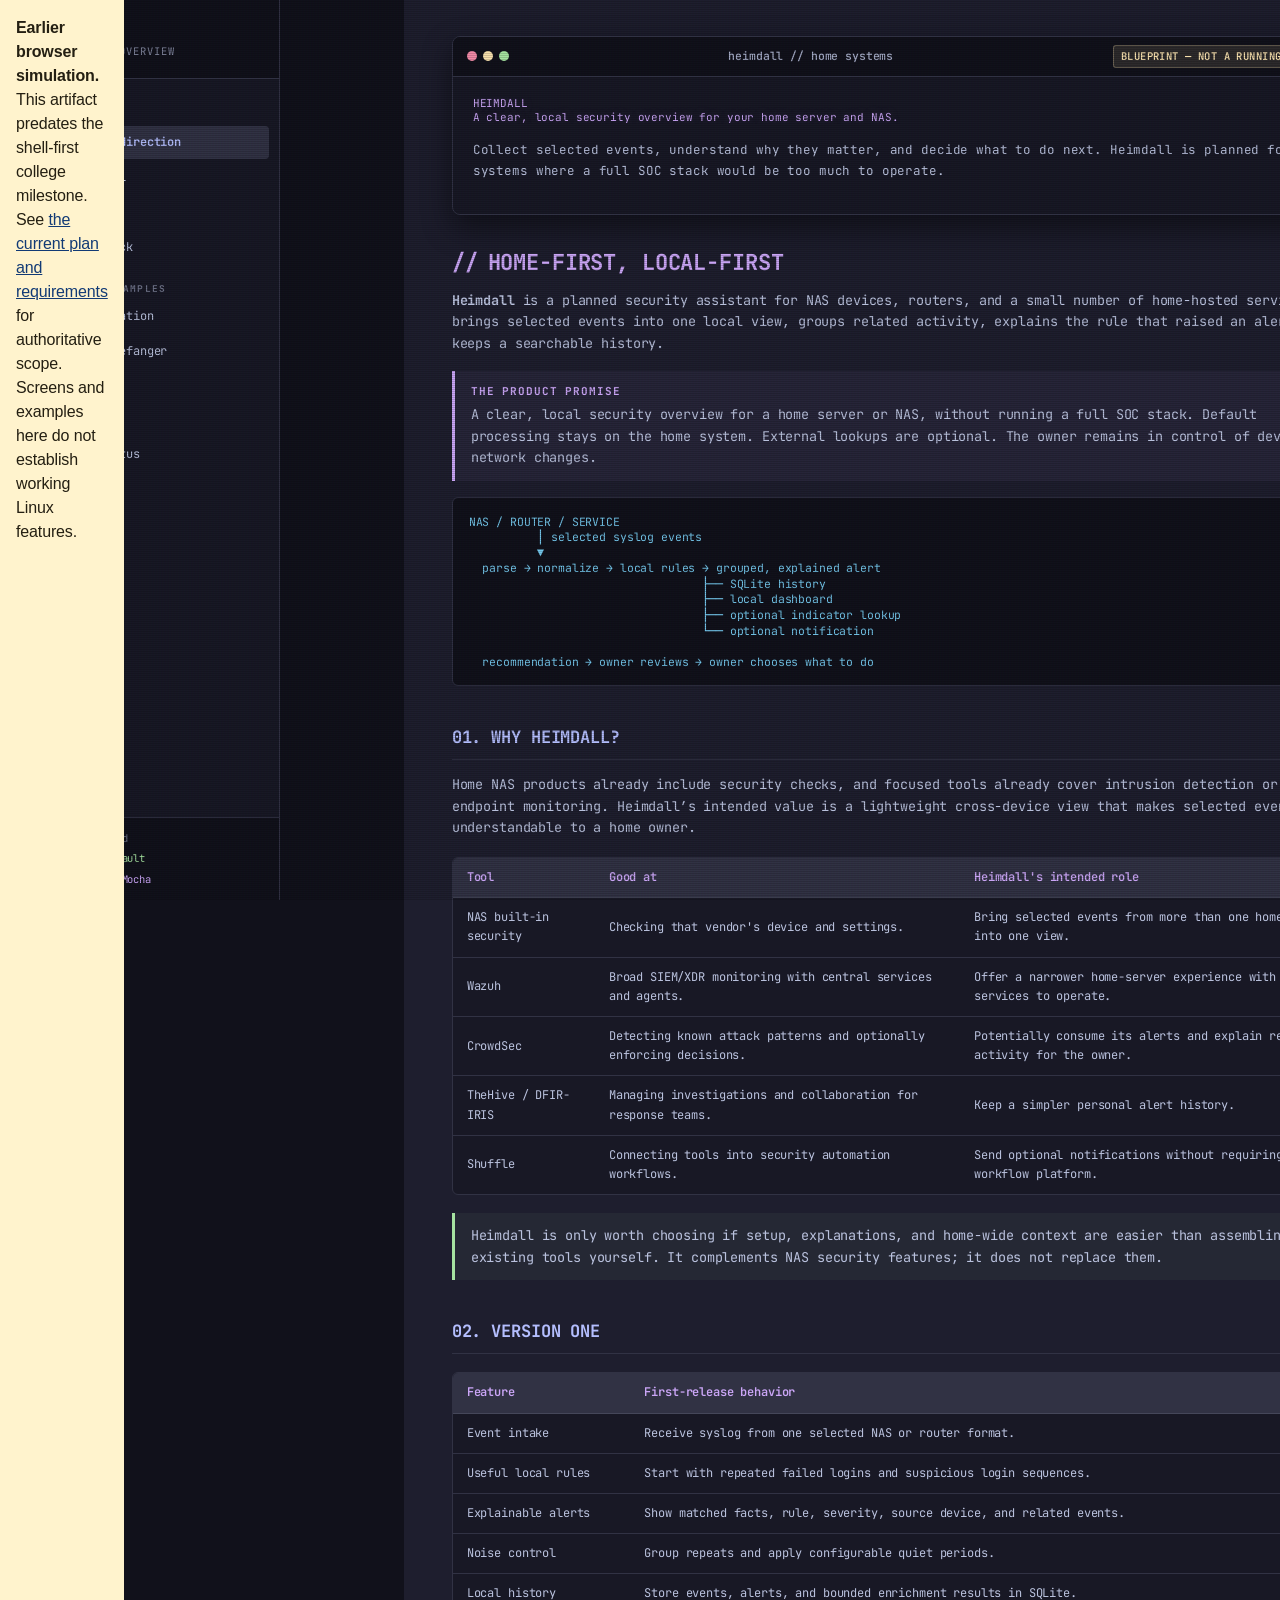
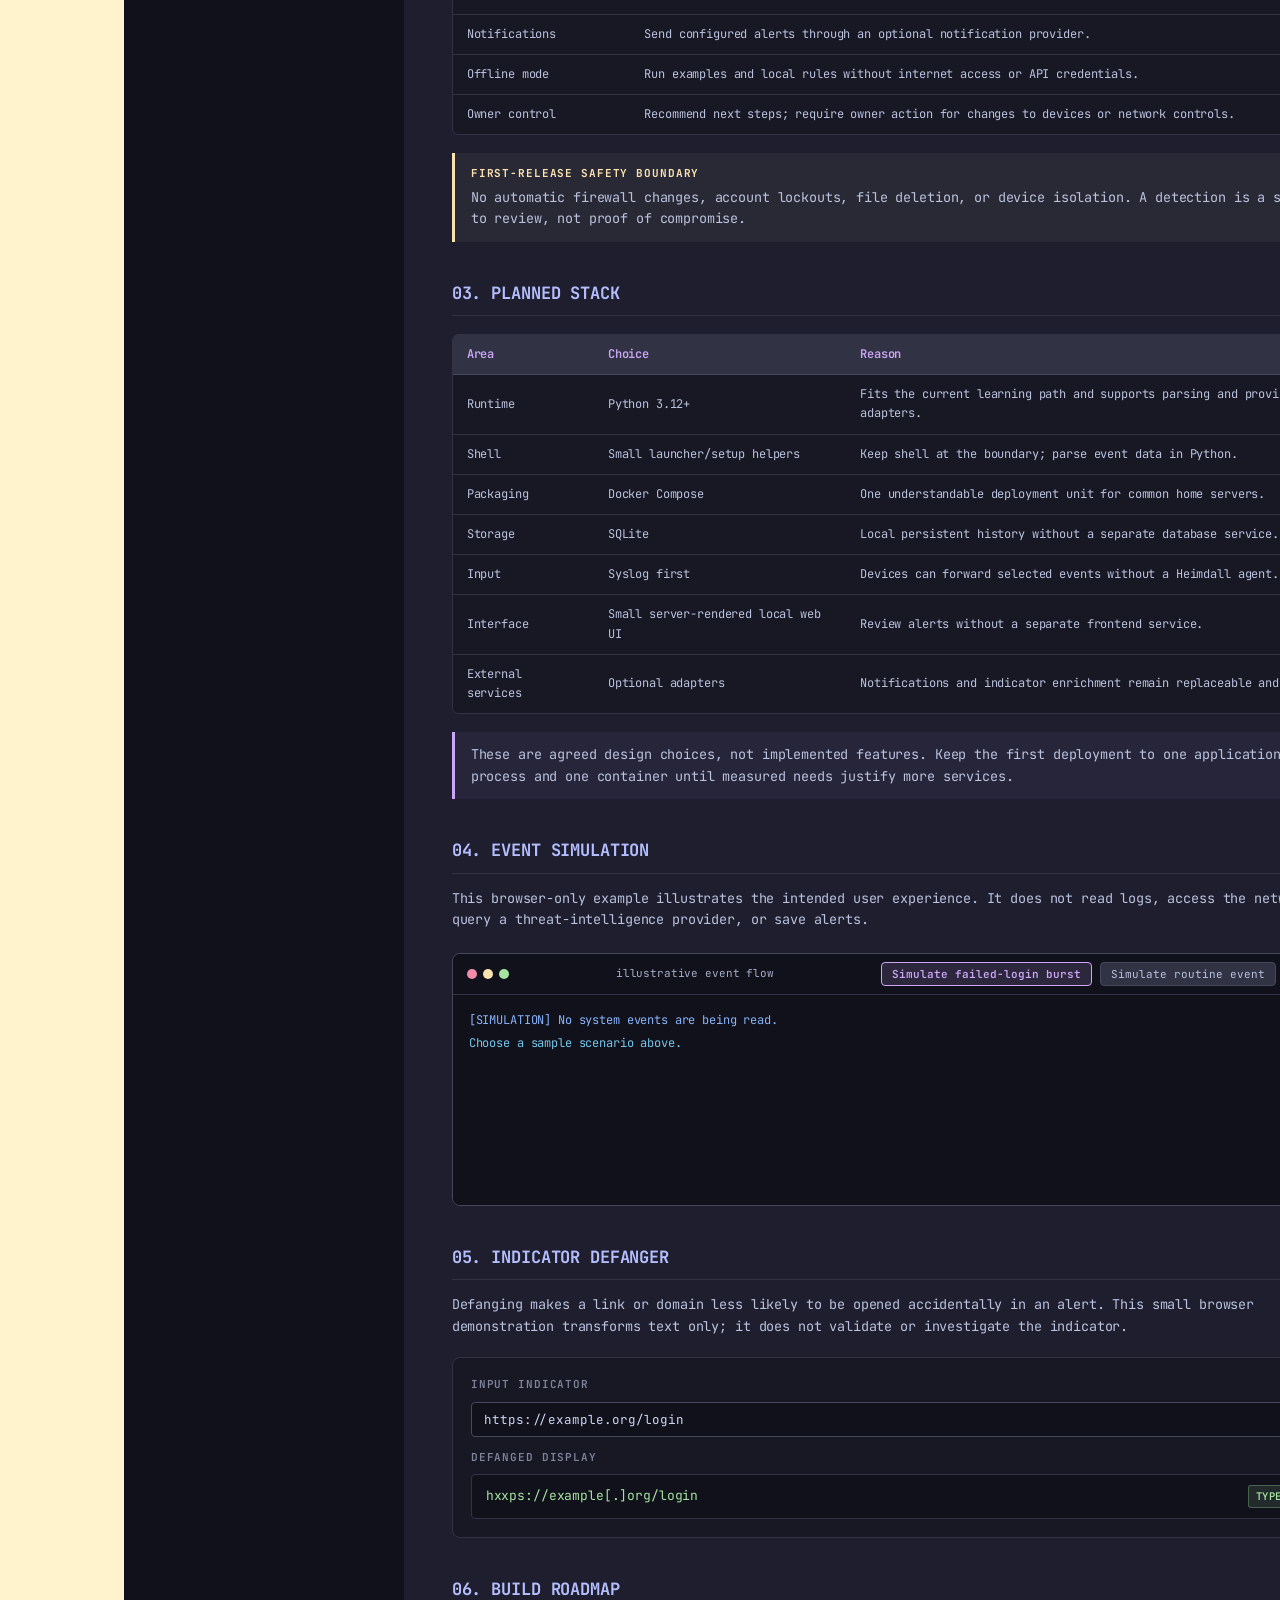
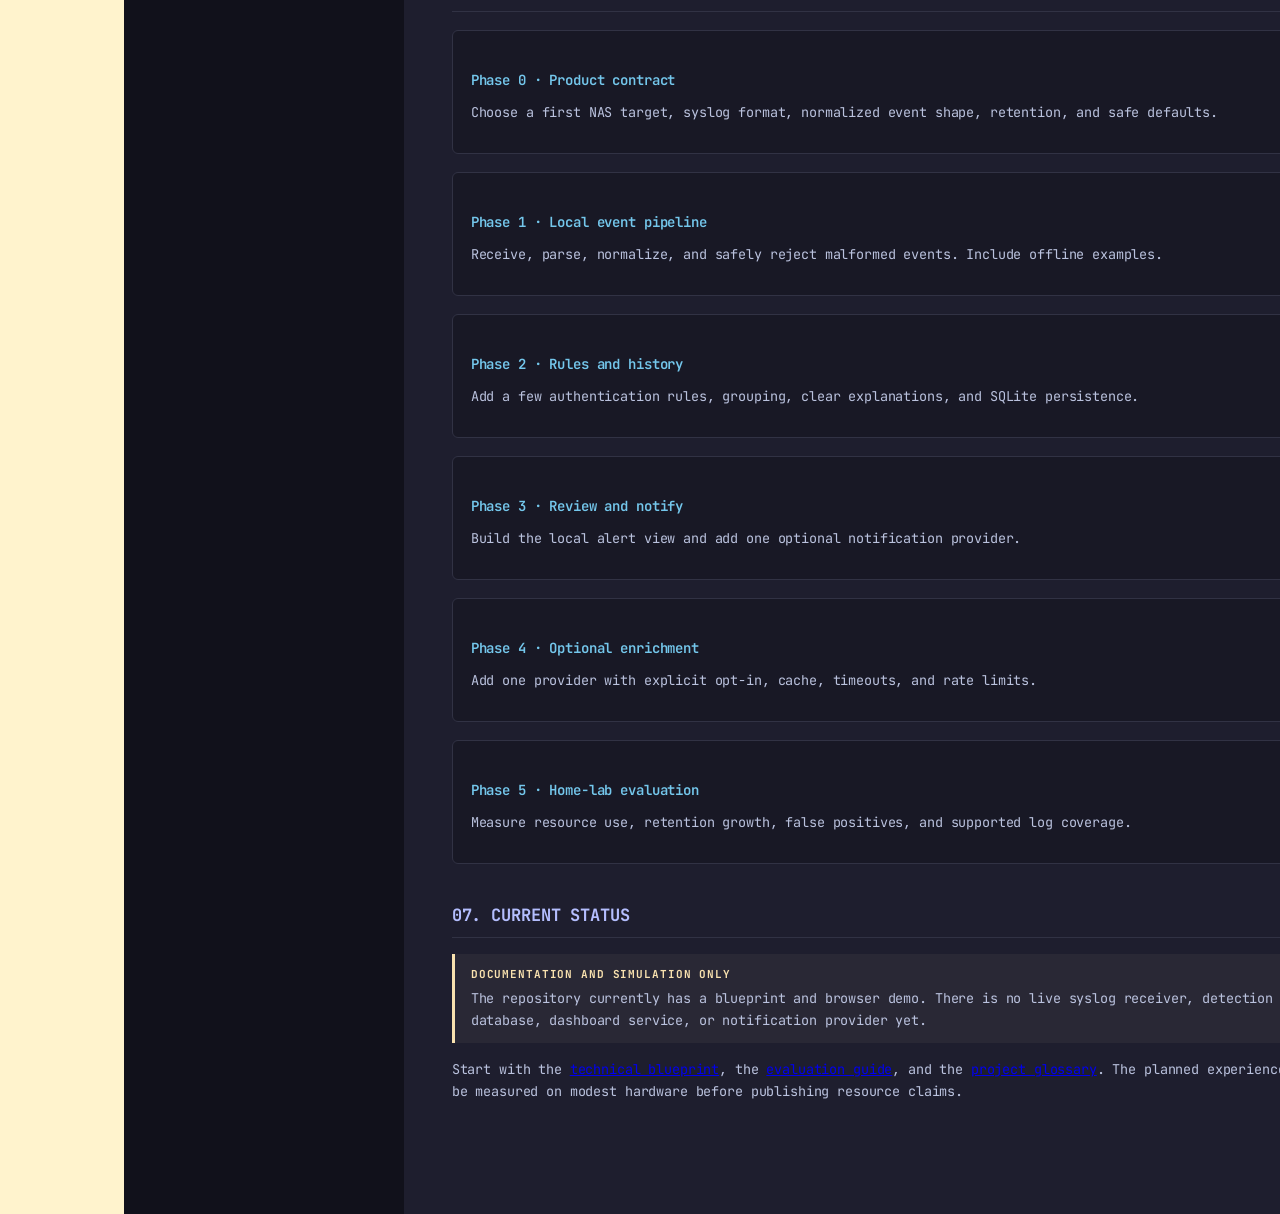
==== commit 5772f05e: "Plan shell-first Heimdall college milestone and build backlog" ====
--- a/docs/index.html
+++ b/docs/index.html
@@ -778,6 +778,7 @@
   </style>
 </head>
 <body>
+<aside style="position:relative;z-index:10000;padding:16px;background:#fff3cd;color:#241f12;font:16px/1.5 sans-serif"><strong>Earlier browser simulation.</strong> This artifact predates the shell-first college milestone. See <a href="college-milestone-plan.md" style="color:#123a75;text-decoration:underline">the current plan and requirements</a> for authoritative scope. Screens and examples here do not establish working Linux features.</aside>
   <aside class="sidebar">
     <div class="sidebar-header">
       <div class="brand-title"><span>[#]</span> HEIMDALL</div>
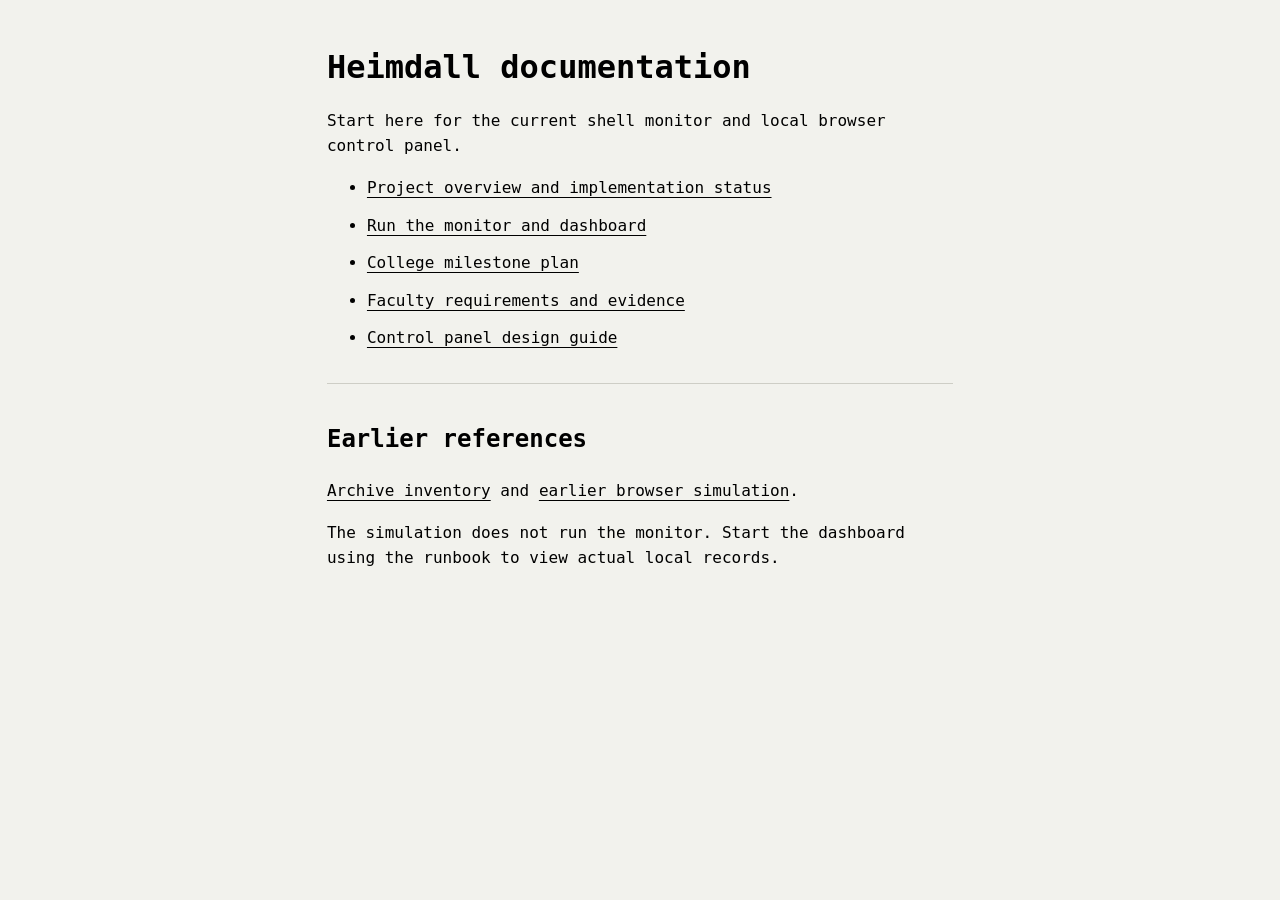
==== commit 82b5bd0b: "Archive historical references and format source files - Move superseded proposal, rubric and browser" ====
--- a/docs/index.html
+++ b/docs/index.html
@@ -1,985 +1,64 @@
-<!DOCTYPE html>
+<!doctype html>
 <html lang="en">
-<head>
-  <meta charset="UTF-8">
-  <meta name="viewport" content="width=device-width, initial-scale=1.0">
-  <title>HEIMDALL // SECURITY AUTOMATION &amp; INCIDENT TRIAGE SPECIFICATION</title>
-  <link rel="preconnect" href="https://fonts.googleapis.com">
-  <link rel="preconnect" href="https://fonts.gstatic.com" crossorigin>
-  <link href="https://fonts.googleapis.com/css2?family=JetBrains+Mono:ital,wght@0,300;0,400;0,500;0,600;0,700;0,800;1,400;1,600&display=swap" rel="stylesheet">
-  <style>
-    :root {
-      /* Catppuccin Mocha Color System */
-      --ctp-rosewater: #f5e0dc;
-      --ctp-flamingo: #f2cdcd;
-      --ctp-pink: #f5c2e7;
-      --ctp-mauve: #cba6f7;
-      --ctp-red: #f38ba8;
-      --ctp-maroon: #eba0ac;
-      --ctp-peach: #fab387;
-      --ctp-yellow: #f9e2af;
-      --ctp-green: #a6e3a1;
-      --ctp-teal: #94e2d5;
-      --ctp-sky: #89dceb;
-      --ctp-sapphire: #74c7ec;
-      --ctp-blue: #89b4fa;
-      --ctp-lavender: #b4befe;
-      --ctp-text: #cdd6f4;
-      --ctp-subtext1: #bac2de;
-      --ctp-subtext0: #a6adc8;
-      --ctp-overlay2: #9399b2;
-      --ctp-overlay1: #7f849c;
-      --ctp-overlay0: #6c7086;
-      --ctp-surface2: #585b70;
-      --ctp-surface1: #45475a;
-      --ctp-surface0: #313244;
-      --ctp-base: #1e1e2e;
-      --ctp-mantle: #181825;
-      --ctp-crust: #11111b;
-
-      --font-mono: 'JetBrains Mono', ui-monospace, SFMono-Regular, Menlo, Monaco, Consolas, "Liberation Mono", monospace;
-    }
-
-    * {
-      box-sizing: border-box;
-      margin: 0;
-      padding: 0;
-    }
-
-    html { overflow-x: hidden; }
-
-    body {
-      background-color: var(--ctp-crust);
-      color: var(--ctp-text);
-      font-family: var(--font-mono);
-      font-size: 13.5px;
-      line-height: 1.6;
-      letter-spacing: -0.01em;
-      display: flex;
-      min-height: 100vh;
-      overflow-x: hidden;
-      position: relative;
-    }
-
-    /* Subtle CRT scanline effect */
-    body::before {
-      content: " ";
-      display: block;
-      position: fixed;
-      top: 0; left: 0; bottom: 0; right: 0;
-      background: linear-gradient(rgba(18, 16, 26, 0) 50%, rgba(0, 0, 0, 0.22) 50%), linear-gradient(90deg, rgba(255, 0, 0, 0.015), rgba(0, 255, 0, 0.01), rgba(0, 0, 255, 0.015));
-      z-index: 999;
-      background-size: 100% 2px, 3px 100%;
-      pointer-events: none;
-      opacity: 0.7;
-    }
-
-    /* Custom Scrollbar */
-    ::-webkit-scrollbar {
-      width: 6px;
-      height: 6px;
-    }
-    ::-webkit-scrollbar-track {
-      background: var(--ctp-crust);
-    }
-    ::-webkit-scrollbar-thumb {
-      background: var(--ctp-surface1);
-      border-radius: 3px;
-    }
-    ::-webkit-scrollbar-thumb:hover {
-      background: var(--ctp-overlay0);
-    }
-
-    /* Sidebar Navigation */
-    aside.sidebar {
-      width: 280px;
-      background: var(--ctp-mantle);
-      border-right: 1px solid var(--ctp-surface0);
-      height: 100vh;
-      position: fixed;
-      left: 0;
-      top: 0;
-      bottom: 0;
-      display: flex;
-      flex-direction: column;
-      flex-shrink: 0;
-      z-index: 100;
-      overflow: hidden;
-    }
-
-    .sidebar-header {
-      padding: 18px 20px;
-      border-bottom: 1px solid var(--ctp-surface0);
-      background: var(--ctp-crust);
-    }
-
-    .brand-title {
-      font-size: 13px;
-      font-weight: 700;
-      color: var(--ctp-mauve);
-      display: flex;
-      align-items: center;
-      gap: 8px;
-      letter-spacing: 0.05em;
-    }
-
-    .brand-subtitle {
-      font-size: 10.5px;
-      color: var(--ctp-overlay1);
-      margin-top: 4px;
-      text-transform: uppercase;
-      letter-spacing: 0.1em;
-    }
-
-    .sidebar-nav {
-      padding: 14px 10px;
-      overflow-y: auto;
-      flex: 1;
-    }
-
-    .nav-group-title {
-      font-size: 9.5px;
-      font-weight: 700;
-      color: var(--ctp-overlay0);
-      text-transform: uppercase;
-      letter-spacing: 0.14em;
-      padding: 14px 10px 4px;
-    }
-
-    .nav-item {
-      display: flex;
-      align-items: center;
-      gap: 8px;
-      padding: 7px 10px;
-      color: var(--ctp-subtext1);
-      text-decoration: none;
-      border-radius: 4px;
-      font-size: 12px;
-      transition: all 0.18s ease;
-      margin-bottom: 2px;
-      border-left: 2px solid transparent;
-    }
-
-    .nav-item:hover {
-      background: var(--ctp-surface0);
-      color: var(--ctp-mauve);
-      border-left-color: var(--ctp-mauve);
-      padding-left: 14px;
-    }
-
-    .nav-item.active {
-      background: var(--ctp-surface0);
-      color: var(--ctp-lavender);
-      border-left-color: var(--ctp-lavender);
-      font-weight: 600;
-    }
-
-    .nav-item .prefix {
-      color: var(--ctp-overlay0);
-      font-size: 11px;
-    }
-
-    .sidebar-footer {
-      padding: 12px 16px;
-      border-top: 1px solid var(--ctp-surface0);
-      font-size: 10.5px;
-      color: var(--ctp-overlay0);
-      background: var(--ctp-crust);
-      display: flex;
-      flex-direction: column;
-      gap: 4px;
-    }
-
-    /* Main Container */
-    main.content {
-      flex: none;
-      width: calc(100% - 280px);
-      margin-left: 280px;
-      padding: 36px 48px 100px;
-      max-width: 1150px;
-      background: var(--ctp-base);
-      min-height: 100vh;
-    }
-
-    /* Terminal Chrome Windows */
-    .terminal-window {
-      background: var(--ctp-mantle);
-      border: 1px solid var(--ctp-surface0);
-      border-radius: 8px;
-      margin-bottom: 30px;
-      box-shadow: 0 12px 30px rgba(0, 0, 0, 0.45);
-      overflow: hidden;
-      transition: border-color 0.2s ease, box-shadow 0.2s ease;
-    }
-
-    .terminal-window:hover {
-      border-color: var(--ctp-surface2);
-      box-shadow: 0 16px 36px rgba(0, 0, 0, 0.55);
-    }
-
-    .terminal-titlebar {
-      background: var(--ctp-crust);
-      padding: 8px 14px;
-      display: flex;
-      align-items: center;
-      justify-content: space-between;
-      border-bottom: 1px solid var(--ctp-surface0);
-      user-select: none;
-    }
-
-    .terminal-dots {
-      display: flex;
-      gap: 6px;
-    }
-
-    .dot {
-      width: 10px;
-      height: 10px;
-      border-radius: 50%;
-    }
-    .dot.red { background: var(--ctp-red); }
-    .dot.yellow { background: var(--ctp-yellow); }
-    .dot.green { background: var(--ctp-green); }
-
-    .terminal-title {
-      font-size: 11.5px;
-      color: var(--ctp-subtext0);
-      font-weight: 500;
-    }
-
-    .terminal-body {
-      padding: 20px;
-      font-size: 12.5px;
-      line-height: 1.65;
-    }
-
-    /* ASCII Banner */
-    .ascii-banner {
-      color: var(--ctp-mauve);
-      font-size: 11px;
-      line-height: 1.25;
-      white-space: pre;
-      margin-bottom: 16px;
-      overflow-x: auto;
-      text-shadow: 0 0 10px rgba(203, 166, 247, 0.25);
-    }
-
-    /* Blinking Terminal Cursor */
-    .cursor {
-      display: inline-block;
-      width: 8px;
-      height: 15px;
-      background: var(--ctp-mauve);
-      vertical-align: middle;
-      animation: blink 1s step-end infinite;
-      margin-left: 2px;
-    }
-
-    @keyframes blink {
-      0%, 100% { opacity: 1; }
-      50% { opacity: 0; }
-    }
-
-    /* Neofetch Stats */
-    .fetch-grid {
-      display: grid;
-      grid-template-columns: repeat(auto-fit, minmax(260px, 1fr));
-      gap: 8px 16px;
-      margin-top: 14px;
-      border-top: 1px dashed var(--ctp-surface1);
-      padding-top: 14px;
-    }
-
-    .fetch-line {
-      display: flex;
-      align-items: center;
-      gap: 8px;
-      font-size: 11.5px;
-    }
-
-    .fetch-key {
-      color: var(--ctp-blue);
-      font-weight: 600;
-      min-width: 115px;
-    }
-
-    .fetch-val {
-      color: var(--ctp-subtext1);
-    }
-
-    @media (max-width: 760px) {
-      body { display: block; }
-      aside.sidebar { width: 100%; height: auto; position: relative; inset: auto; }
-      .sidebar-nav { max-height: 240px; overflow-y: auto; }
-      main.content { width: 100%; max-width: none; margin-left: 0; padding: 22px 16px 70px; min-width: 0; }
-      .terminal-title { max-width: 45vw; overflow: hidden; text-overflow: ellipsis; white-space: nowrap; }
-      .terminal-titlebar { gap: 10px; }
-      .fetch-grid { grid-template-columns: minmax(0, 1fr); }
-      .fetch-line { align-items: flex-start; }
-      .fetch-key { min-width: 100px; }
-      .ascii-banner { font-size: 8px; }
-      .ascii-diagram { font-size: 8px; }
-      .table-wrapper { overflow-x: auto; }
-      .tool-input, .tool-output-row { max-width: 100%; }
-      pre code { width: auto; min-width: 0; white-space: pre-wrap; overflow-wrap: anywhere; }
-      p code, li code, td code { white-space: normal; overflow-wrap: anywhere; word-break: break-word; }
-    }
-
-    /* Typography & Section Styling */
-    h1 {
-      font-size: 22px;
-      color: var(--ctp-mauve);
-      margin-bottom: 10px;
-      display: flex;
-      align-items: center;
-      gap: 10px;
-      font-weight: 700;
-    }
-
-    h2 {
-      font-size: 17px;
-      color: var(--ctp-lavender);
-      margin: 38px 0 14px;
-      padding-bottom: 8px;
-      border-bottom: 1px solid var(--ctp-surface0);
-      display: flex;
-      align-items: center;
-      gap: 10px;
-      font-weight: 700;
-    }
-
-    h3 {
-      font-size: 14px;
-      color: var(--ctp-sapphire);
-      margin: 20px 0 10px;
-      display: flex;
-      align-items: center;
-      gap: 6px;
-      font-weight: 600;
-    }
-
-    h4 {
-      font-size: 12.5px;
-      color: var(--ctp-teal);
-      margin: 16px 0 6px;
-      font-weight: 600;
-    }
-
-    p {
-      color: var(--ctp-subtext1);
-      margin-bottom: 12px;
-    }
-
-    /* Badges */
-    .badge {
-      display: inline-flex;
-      align-items: center;
-      gap: 5px;
-      padding: 2px 7px;
-      border-radius: 3px;
-      font-size: 10.5px;
-      font-weight: 600;
-      text-transform: uppercase;
-      letter-spacing: 0.04em;
-    }
-    .badge-mauve { background: rgba(203, 166, 247, 0.12); color: var(--ctp-mauve); border: 1px solid rgba(203, 166, 247, 0.3); }
-    .badge-blue { background: rgba(137, 180, 250, 0.12); color: var(--ctp-blue); border: 1px solid rgba(137, 180, 250, 0.3); }
-    .badge-green { background: rgba(166, 227, 161, 0.12); color: var(--ctp-green); border: 1px solid rgba(166, 227, 161, 0.3); }
-    .badge-peach { background: rgba(250, 179, 135, 0.12); color: var(--ctp-peach); border: 1px solid rgba(250, 179, 135, 0.3); }
-    .badge-red { background: rgba(243, 139, 168, 0.12); color: var(--ctp-red); border: 1px solid rgba(243, 139, 168, 0.3); }
-    .badge-yellow { background: rgba(249, 226, 175, 0.12); color: var(--ctp-yellow); border: 1px solid rgba(249, 226, 175, 0.3); }
-
-    /* Interactive Terminal Simulator */
-    .sim-container {
-      background: var(--ctp-mantle);
-      border: 1px solid var(--ctp-surface1);
-      border-radius: 8px;
-      margin: 22px 0 32px;
-      overflow: hidden;
-    }
-
-    .sim-bar {
-      background: var(--ctp-crust);
-      padding: 8px 14px;
-      display: flex;
-      justify-content: space-between;
-      align-items: center;
-      border-bottom: 1px solid var(--ctp-surface0);
-      font-size: 11px;
-    }
-
-    .sim-actions {
-      display: flex;
-      gap: 8px;
-    }
-
-    .btn-term {
-      background: var(--ctp-surface0);
-      color: var(--ctp-subtext1);
-      border: 1px solid var(--ctp-surface1);
-      border-radius: 4px;
-      padding: 4px 10px;
-      font-family: var(--font-mono);
-      font-size: 11px;
-      cursor: pointer;
-      transition: all 0.15s ease;
-      display: flex;
-      align-items: center;
-      gap: 6px;
-    }
-
-    .btn-term:hover {
-      background: var(--ctp-surface1);
-      color: var(--ctp-mauve);
-      border-color: var(--ctp-mauve);
-      transform: translateY(-1px);
-    }
-
-    .btn-term.btn-primary {
-      background: rgba(203, 166, 247, 0.15);
-      border-color: var(--ctp-mauve);
-      color: var(--ctp-mauve);
-      font-weight: 600;
-    }
-
-    .btn-term.btn-primary:hover {
-      background: var(--ctp-mauve);
-      color: var(--ctp-crust);
-    }
-
-    .sim-screen {
-      padding: 16px;
-      background: var(--ctp-crust);
-      min-height: 210px;
-      max-height: 380px;
-      overflow-y: auto;
-      font-size: 12px;
-      line-height: 1.6;
-    }
-
-    .sim-line {
-      margin-bottom: 4px;
-      word-break: break-all;
-      animation: fadeInLine 0.25s ease-out;
-    }
-
-    @keyframes fadeInLine {
-      from { opacity: 0; transform: translateY(4px); }
-      to { opacity: 1; transform: translateY(0); }
-    }
-
-    .sim-prompt {
-      color: var(--ctp-sapphire);
-    }
-    .sim-cmd {
-      color: var(--ctp-text);
-      font-weight: 600;
-    }
-    .sim-info {
-      color: var(--ctp-blue);
-    }
-    .sim-success {
-      color: var(--ctp-green);
-    }
-    .sim-warn {
-      color: var(--ctp-yellow);
-    }
-    .sim-danger {
-      color: var(--ctp-red);
-    }
-
-    /* Interactive Defanger Tool */
-    .tool-box {
-      background: var(--ctp-mantle);
-      border: 1px solid var(--ctp-surface0);
-      border-radius: 8px;
-      padding: 18px;
-      margin: 20px 0;
-    }
-
-    .tool-label {
-      font-size: 11px;
-      color: var(--ctp-overlay1);
-      text-transform: uppercase;
-      letter-spacing: 0.08em;
-      margin-bottom: 8px;
-      font-weight: 600;
-    }
-
-    .tool-input-row {
-      display: flex;
-      gap: 10px;
-      margin-bottom: 12px;
-    }
-
-    .tool-input {
-      flex: 1;
-      background: var(--ctp-crust);
-      border: 1px solid var(--ctp-surface1);
-      border-radius: 4px;
-      padding: 8px 12px;
-      color: var(--ctp-text);
-      font-family: var(--font-mono);
-      font-size: 12.5px;
-      outline: none;
-      transition: border-color 0.2s ease;
-    }
-
-    .tool-input:focus {
-      border-color: var(--ctp-mauve);
-      box-shadow: 0 0 8px rgba(203, 166, 247, 0.2);
-    }
-
-    .tool-output-row {
-      background: var(--ctp-crust);
-      border: 1px solid var(--ctp-surface0);
-      border-radius: 4px;
-      padding: 10px 14px;
-      display: flex;
-      justify-content: space-between;
-      align-items: center;
-      font-size: 12px;
-    }
-
-    /* Callouts */
-    .callout {
-      border-left: 3px solid var(--ctp-blue);
-      background: rgba(137, 180, 250, 0.05);
-      padding: 12px 16px;
-      border-radius: 0 6px 6px 0;
-      margin: 16px 0;
-    }
-    .callout.spec {
-      border-left-color: var(--ctp-mauve);
-      background: rgba(203, 166, 247, 0.05);
-    }
-    .callout.warn {
-      border-left-color: var(--ctp-yellow);
-      background: rgba(249, 226, 175, 0.05);
-    }
-    .callout.alert {
-      border-left-color: var(--ctp-red);
-      background: rgba(243, 139, 168, 0.05);
-    }
-    .callout.tip {
-      border-left-color: var(--ctp-green);
-      background: rgba(166, 227, 161, 0.05);
-    }
-
-    .callout-title {
-      font-weight: 700;
-      font-size: 11px;
-      text-transform: uppercase;
-      letter-spacing: 0.08em;
-      margin-bottom: 4px;
-      display: flex;
-      align-items: center;
-      gap: 6px;
-    }
-
-    .callout.spec .callout-title { color: var(--ctp-mauve); }
-    .callout.warn .callout-title { color: var(--ctp-yellow); }
-    .callout.alert .callout-title { color: var(--ctp-red); }
-    .callout.tip .callout-title { color: var(--ctp-green); }
-
-    /* Tables */
-    .table-wrapper {
-      overflow-x: auto;
-      margin: 18px 0;
-      border: 1px solid var(--ctp-surface0);
-      border-radius: 6px;
-      background: var(--ctp-mantle);
-    }
-
-    table {
-      width: 100%;
-      border-collapse: collapse;
-      font-size: 12px;
-      text-align: left;
-    }
-
-    th {
-      background: var(--ctp-surface0);
-      color: var(--ctp-mauve);
-      padding: 10px 14px;
-      font-weight: 600;
-      border-bottom: 1px solid var(--ctp-surface1);
-    }
-
-    td {
-      padding: 10px 14px;
-      border-bottom: 1px solid var(--ctp-surface0);
-      color: var(--ctp-subtext1);
-    }
-
-    tr:last-child td { border-bottom: none; }
-    tr:hover td { background: rgba(205, 214, 244, 0.015); }
-
-    /* Code Blocks */
-    .code-block {
-      background: var(--ctp-crust);
-      border: 1px solid var(--ctp-surface0);
-      border-radius: 6px;
-      margin: 16px 0;
-      overflow-x: auto;
-      overflow-y: hidden;
-    }
-
-    .code-header {
-      background: var(--ctp-mantle);
-      padding: 6px 12px;
-      display: flex;
-      justify-content: space-between;
-      align-items: center;
-      border-bottom: 1px solid var(--ctp-surface0);
-      font-size: 10.5px;
-      color: var(--ctp-overlay1);
-    }
-
-    .code-lang {
-      font-weight: 600;
-      color: var(--ctp-peach);
-      text-transform: uppercase;
-      letter-spacing: 0.05em;
-    }
-
-    pre {
-      padding: 14px;
-      overflow-x: auto;
-      max-width: 100%;
-      font-family: var(--font-mono);
-      font-size: 12px;
-      line-height: 1.6;
-      color: var(--ctp-text);
-    }
-
-    code {
-      font-family: var(--font-mono);
-    }
-
-    pre code {
-      display: block;
-      width: max-content;
-      min-width: 100%;
-    }
-
-    @media (max-width: 760px) {
-      pre code { width: auto; min-width: 0; white-space: pre-wrap; overflow-wrap: anywhere; }
-    }
-
-    p code, li code, td code {
-      background: var(--ctp-surface0);
-      color: var(--ctp-flamingo);
-      padding: 2px 5px;
-      border-radius: 3px;
-      font-size: 11.5px;
-      border: 1px solid var(--ctp-surface1);
-    }
-
-    /* Phase Checklist with Interactive Tracking */
-    .phase-card {
-      background: var(--ctp-mantle);
-      border: 1px solid var(--ctp-surface0);
-      border-radius: 6px;
-      padding: 18px;
-      margin: 18px 0;
-      transition: all 0.2s ease;
-    }
-
-    .phase-card:hover {
-      border-color: var(--ctp-surface2);
-    }
-
-    .phase-header {
-      display: flex;
-      justify-content: space-between;
-      align-items: center;
-      margin-bottom: 10px;
-    }
-
-    .phase-badge {
-      font-size: 10.5px;
-      font-weight: 700;
-      color: var(--ctp-peach);
-      text-transform: uppercase;
-      letter-spacing: 0.08em;
-    }
-
-    .task-list {
-      list-style: none;
-      margin: 10px 0 0;
-    }
-
-    .task-item {
-      display: flex;
-      align-items: center;
-      gap: 10px;
-      padding: 6px 8px;
-      border-radius: 4px;
-      cursor: pointer;
-      user-select: none;
-      font-size: 12px;
-      color: var(--ctp-subtext1);
-      transition: background 0.15s ease;
-    }
-
-    .task-item:hover {
-      background: var(--ctp-surface0);
-      color: var(--ctp-text);
-    }
-
-    .task-item.completed {
-      color: var(--ctp-overlay1);
-      text-decoration: line-through;
-    }
-
-    .task-box {
-      width: 14px;
-      height: 14px;
-      border: 1px solid var(--ctp-overlay0);
-      border-radius: 3px;
-      display: flex;
-      align-items: center;
-      justify-content: center;
-      font-size: 9px;
-      flex-shrink: 0;
-      transition: all 0.15s ease;
-    }
-
-    .task-item.completed .task-box {
-      background: var(--ctp-green);
-      border-color: var(--ctp-green);
-      color: var(--ctp-crust);
-      font-weight: bold;
-    }
-
-    /* ASCII Diagrams */
-    .ascii-diagram {
-      background: var(--ctp-crust);
-      border: 1px solid var(--ctp-surface0);
-      border-radius: 6px;
-      padding: 16px;
-      margin: 16px 0;
-      overflow-x: auto;
-      color: var(--ctp-sapphire);
-      font-size: 11.5px;
-      line-height: 1.35;
-      white-space: pre;
-    }
-
-    /* Syntax Highlighting */
-    .syn-keyword { color: var(--ctp-mauve); font-weight: 600; }
-    .syn-func { color: var(--ctp-blue); }
-    .syn-string { color: var(--ctp-green); }
-    .syn-comment { color: var(--ctp-overlay0); font-style: italic; }
-    .syn-var { color: var(--ctp-flamingo); }
-    .syn-const { color: var(--ctp-peach); }
-    .syn-num { color: var(--ctp-peach); }
-  </style>
-</head>
-<body>
-<aside style="position:relative;z-index:10000;padding:16px;background:#fff3cd;color:#241f12;font:16px/1.5 sans-serif"><strong>Earlier browser simulation.</strong> This artifact predates the shell-first college milestone. See <a href="college-milestone-plan.md" style="color:#123a75;text-decoration:underline">the current plan and requirements</a> for authoritative scope. Screens and examples here do not establish working Linux features.</aside>
-  <aside class="sidebar">
-    <div class="sidebar-header">
-      <div class="brand-title"><span>[#]</span> HEIMDALL</div>
-      <div class="brand-subtitle">Home security overview</div>
-    </div>
-    <nav class="sidebar-nav" aria-label="Project guide">
-      <div class="nav-group-title">Project</div>
-      <a href="#overview" class="nav-item active"><span class="prefix">::</span> Home-first direction</a>
-      <a href="#why-heimdall" class="nav-item"><span class="prefix">::</span> Why Heimdall</a>
-      <a href="#v1-features" class="nav-item"><span class="prefix">::</span> Version one</a>
-      <a href="#architecture" class="nav-item"><span class="prefix">::</span> Planned stack</a>
-      <div class="nav-group-title">Interactive examples</div>
-      <a href="#simulator" class="nav-item"><span class="prefix">::</span> Event simulation</a>
-      <a href="#defanger" class="nav-item"><span class="prefix">::</span> Indicator defanger</a>
-      <div class="nav-group-title">Build path</div>
-      <a href="#roadmap" class="nav-item"><span class="prefix">::</span> Roadmap</a>
-      <a href="#status" class="nav-item"><span class="prefix">::</span> Current status</a>
-    </nav>
-    <div class="sidebar-footer">
-      <div>DEPLOYMENT: <code>planned</code></div>
-      <div>DATA: <span style="color:var(--ctp-green);">local by default</span></div>
-      <div>THEME: <span style="color:var(--ctp-mauve);">Catppuccin Mocha</span></div>
-    </div>
-  </aside>
-
-  <main class="content">
-    <div class="terminal-window">
-      <div class="terminal-titlebar">
-        <div class="terminal-dots"><div class="dot red"></div><div class="dot yellow"></div><div class="dot green"></div></div>
-        <div class="terminal-title">heimdall // home systems</div>
-        <div><span class="badge badge-yellow">BLUEPRINT — NOT A RUNNING SERVICE</span></div>
-      </div>
-      <div class="terminal-body">
-        <div class="ascii-banner">HEIMDALL
-A clear, local security overview for your home server and NAS.</div>
-        <p>Collect selected events, understand why they matter, and decide what to do next. Heimdall is planned for home systems where a full SOC stack would be too much to operate.</p>
-      </div>
-    </div>
-
-    <section id="overview">
-      <h1><span style="color:var(--ctp-mauve);">//</span> HOME-FIRST, LOCAL-FIRST</h1>
-      <p><strong>Heimdall</strong> is a planned security assistant for NAS devices, routers, and a small number of home-hosted services. It brings selected events into one local view, groups related activity, explains the rule that raised an alert, and keeps a searchable history.</p>
-      <div class="callout spec">
-        <div class="callout-title">THE PRODUCT PROMISE</div>
-        <p style="margin-bottom:0;">A clear, local security overview for a home server or NAS, without running a full SOC stack. Default processing stays on the home system. External lookups are optional. The owner remains in control of device and network changes.</p>
-      </div>
-      <div class="ascii-diagram">NAS / ROUTER / SERVICE
-          │ selected syslog events
-          ▼
-  parse → normalize → local rules → grouped, explained alert
-                                  ├── SQLite history
-                                  ├── local dashboard
-                                  ├── optional indicator lookup
-                                  └── optional notification
-
-  recommendation → owner reviews → owner chooses what to do</div>
-    </section>
-
-    <section id="why-heimdall">
-      <h2><span style="color:var(--ctp-lavender);">01.</span> WHY HEIMDALL?</h2>
-      <p>Home NAS products already include security checks, and focused tools already cover intrusion detection or broad endpoint monitoring. Heimdall’s intended value is a lightweight cross-device view that makes selected events understandable to a home owner.</p>
-      <div class="table-wrapper"><table>
-        <thead><tr><th>Tool</th><th>Good at</th><th>Heimdall's intended role</th></tr></thead>
-        <tbody>
-          <tr><td>NAS built-in security</td><td>Checking that vendor's device and settings.</td><td>Bring selected events from more than one home system into one view.</td></tr>
-          <tr><td>Wazuh</td><td>Broad SIEM/XDR monitoring with central services and agents.</td><td>Offer a narrower home-server experience with fewer services to operate.</td></tr>
-          <tr><td>CrowdSec</td><td>Detecting known attack patterns and optionally enforcing decisions.</td><td>Potentially consume its alerts and explain related activity for the owner.</td></tr>
-          <tr><td>TheHive / DFIR-IRIS</td><td>Managing investigations and collaboration for response teams.</td><td>Keep a simpler personal alert history.</td></tr>
-          <tr><td>Shuffle</td><td>Connecting tools into security automation workflows.</td><td>Send optional notifications without requiring a workflow platform.</td></tr>
-        </tbody>
-      </table></div>
-      <p class="callout tip" style="margin-bottom:0;">Heimdall is only worth choosing if setup, explanations, and home-wide context are easier than assembling the existing tools yourself. It complements NAS security features; it does not replace them.</p>
-    </section>
-
-    <section id="v1-features">
-      <h2><span style="color:var(--ctp-lavender);">02.</span> VERSION ONE</h2>
-      <div class="table-wrapper"><table>
-        <thead><tr><th>Feature</th><th>First-release behavior</th></tr></thead>
-        <tbody>
-          <tr><td>Event intake</td><td>Receive syslog from one selected NAS or router format.</td></tr>
-          <tr><td>Useful local rules</td><td>Start with repeated failed logins and suspicious login sequences.</td></tr>
-          <tr><td>Explainable alerts</td><td>Show matched facts, rule, severity, source device, and related events.</td></tr>
-          <tr><td>Noise control</td><td>Group repeats and apply configurable quiet periods.</td></tr>
-          <tr><td>Local history</td><td>Store events, alerts, and bounded enrichment results in SQLite.</td></tr>
-          <tr><td>Notifications</td><td>Send configured alerts through an optional notification provider.</td></tr>
-          <tr><td>Offline mode</td><td>Run examples and local rules without internet access or API credentials.</td></tr>
-          <tr><td>Owner control</td><td>Recommend next steps; require owner action for changes to devices or network controls.</td></tr>
-        </tbody>
-      </table></div>
-      <div class="callout warn"><div class="callout-title">FIRST-RELEASE SAFETY BOUNDARY</div><p style="margin-bottom:0;">No automatic firewall changes, account lockouts, file deletion, or device isolation. A detection is a signal to review, not proof of compromise.</p></div>
-    </section>
-
-    <section id="architecture">
-      <h2><span style="color:var(--ctp-lavender);">03.</span> PLANNED STACK</h2>
-      <div class="table-wrapper"><table>
-        <thead><tr><th>Area</th><th>Choice</th><th>Reason</th></tr></thead>
-        <tbody>
-          <tr><td>Runtime</td><td>Python 3.12+</td><td>Fits the current learning path and supports parsing and provider adapters.</td></tr>
-          <tr><td>Shell</td><td>Small launcher/setup helpers</td><td>Keep shell at the boundary; parse event data in Python.</td></tr>
-          <tr><td>Packaging</td><td>Docker Compose</td><td>One understandable deployment unit for common home servers.</td></tr>
-          <tr><td>Storage</td><td>SQLite</td><td>Local persistent history without a separate database service.</td></tr>
-          <tr><td>Input</td><td>Syslog first</td><td>Devices can forward selected events without a Heimdall agent.</td></tr>
-          <tr><td>Interface</td><td>Small server-rendered local web UI</td><td>Review alerts without a separate frontend service.</td></tr>
-          <tr><td>External services</td><td>Optional adapters</td><td>Notifications and indicator enrichment remain replaceable and opt-in.</td></tr>
-        </tbody>
-      </table></div>
-      <p class="callout spec" style="margin-bottom:0;">These are agreed design choices, not implemented features. Keep the first deployment to one application process and one container until measured needs justify more services.</p>
-    </section>
-
-    <section id="simulator">
-      <h2><span style="color:var(--ctp-lavender);">04.</span> EVENT SIMULATION</h2>
-      <p>This browser-only example illustrates the intended user experience. It does not read logs, access the network, query a threat-intelligence provider, or save alerts.</p>
-      <div class="sim-container">
-        <div class="sim-bar"><div class="terminal-dots"><div class="dot red"></div><div class="dot yellow"></div><div class="dot green"></div></div><div style="color:var(--ctp-subtext0);">illustrative event flow</div><div class="sim-actions"><button class="btn-term btn-primary" onclick="runScenario('burst')">Simulate failed-login burst</button><button class="btn-term" onclick="runScenario('normal')">Simulate routine event</button><button class="btn-term" onclick="clearSim()">Clear</button></div></div>
-        <div class="sim-screen" id="simConsole" aria-live="polite"><div class="sim-line sim-info">[SIMULATION] No system events are being read.</div><div class="sim-line"><span class="sim-prompt">Choose a sample scenario above.</span></div></div>
-      </div>
-    </section>
-
-    <section id="defanger">
-      <h2><span style="color:var(--ctp-lavender);">05.</span> INDICATOR DEFANGER</h2>
-      <p>Defanging makes a link or domain less likely to be opened accidentally in an alert. This small browser demonstration transforms text only; it does not validate or investigate the indicator.</p>
-      <div class="tool-box"><div class="tool-label">INPUT INDICATOR</div><div class="tool-input-row"><input type="text" class="tool-input" id="iocInput" value="https://example.org/login" oninput="updateDefang()" placeholder="Paste a URL, domain, or IP"></div><div class="tool-label">DEFANGED DISPLAY</div><div class="tool-output-row"><code id="iocOutput" style="color:var(--ctp-green);font-size:13px;">hxxps://example[.]org/login</code><span class="badge badge-green" id="iocTypeBadge">TYPE: URL</span></div></div>
-    </section>
-
-    <section id="roadmap">
-      <h2><span style="color:var(--ctp-lavender);">06.</span> BUILD ROADMAP</h2>
-      <div class="phase-card" id="phase-0"><h3>Phase 0 · Product contract</h3><p>Choose a first NAS target, syslog format, normalized event shape, retention, and safe defaults.</p></div>
-      <div class="phase-card" id="phase-1"><h3>Phase 1 · Local event pipeline</h3><p>Receive, parse, normalize, and safely reject malformed events. Include offline examples.</p></div>
-      <div class="phase-card" id="phase-2"><h3>Phase 2 · Rules and history</h3><p>Add a few authentication rules, grouping, clear explanations, and SQLite persistence.</p></div>
-      <div class="phase-card" id="phase-3"><h3>Phase 3 · Review and notify</h3><p>Build the local alert view and add one optional notification provider.</p></div>
-      <div class="phase-card" id="phase-4"><h3>Phase 4 · Optional enrichment</h3><p>Add one provider with explicit opt-in, cache, timeouts, and rate limits.</p></div>
-      <div class="phase-card" id="phase-5"><h3>Phase 5 · Home-lab evaluation</h3><p>Measure resource use, retention growth, false positives, and supported log coverage.</p></div>
-    </section>
-
-    <section id="status">
-      <h2><span style="color:var(--ctp-lavender);">07.</span> CURRENT STATUS</h2>
-      <div class="callout warn"><div class="callout-title">DOCUMENTATION AND SIMULATION ONLY</div><p style="margin-bottom:0;">The repository currently has a blueprint and browser demo. There is no live syslog receiver, detection engine, database, dashboard service, or notification provider yet.</p></div>
-      <p>Start with the <a href="../HEIMDALL_BLUEPRINT.md">technical blueprint</a>, the <a href="Heimdall_Rubric_Full_Marks_Guide.html">evaluation guide</a>, and the <a href="../GLOSSARY.md">project glossary</a>. The planned experience should be measured on modest hardware before publishing resource claims.</p>
-    </section>
-  </main>
-
-  <script>
-    function updateDefang() {
-      const input = document.getElementById('iocInput').value.trim();
-      const output = document.getElementById('iocOutput');
-      const badge = document.getElementById('iocTypeBadge');
-      if (!input) { output.textContent = 'Awaiting input...'; badge.textContent = 'TYPE: NONE'; return; }
-      const type = input.startsWith('http://') || input.startsWith('https://') ? 'URL'
-        : /^[0-9]{1,3}(\\.[0-9]{1,3}){3}$/.test(input) ? 'IPv4'
-        : /^[a-fA-F0-9]{64}$/.test(input) ? 'SHA256'
-        : /^[a-fA-F0-9]{32}$/.test(input) ? 'MD5' : 'DOMAIN';
-      const defanged = input.replace(/^https:\/\//i, 'hxxps://').replace(/^http:\/\//i, 'hxxp://').replace(/\./g, '[.]');
-      output.textContent = defanged;
-      badge.textContent = `TYPE: ${type}`;
-    }
-
-    const simConsole = document.getElementById('simConsole');
-    let simTimers = [];
-    function appendSimLine(text, cssClass = 'sim-info') {
-      const line = document.createElement('div');
-      line.className = `sim-line ${cssClass}`;
-      line.textContent = text;
-      simConsole.appendChild(line);
-      simConsole.scrollTop = simConsole.scrollHeight;
-    }
-    function clearSim() {
-      simTimers.forEach(clearTimeout);
-      simTimers = [];
-      simConsole.replaceChildren();
-      appendSimLine('[SIMULATION] No system events are being read.');
-      appendSimLine('Choose a sample scenario above.');
-    }
-    function runScenario(kind) {
-      clearSim();
-      const lines = kind === 'burst' ? [
-        ['[SIMULATION] Source: nas-lab · authentication failure burst', 'sim-info'],
-        ['Rule matched: AUTH-001 · 8 failed sign-ins from one address in 2 minutes', 'sim-danger'],
-        ['Severity: MEDIUM · repeated failures from one source', 'sim-info'],
-        ['Recommendation: review the source and NAS account activity', 'sim-success'],
-        ['No block or device change was made.', 'sim-info']
-      ] : [
-        ['[SIMULATION] Source: nas-lab · routine service event', 'sim-info'],
-        ['No enabled rule matched this sample.', 'sim-success'],
-        ['No notification would be sent.', 'sim-info']
-      ];
-      simConsole.replaceChildren();
-      appendSimLine('[SIMULATION] Illustrative output; no real logs or services are involved.');
-      lines.forEach(([text, cls], index) => {
-        simTimers.push(setTimeout(() => appendSimLine(text, cls), 300 + index * 420));
-      });
-    }
-    const navLinks = [...document.querySelectorAll('.nav-item')].filter(link => link.getAttribute('href').startsWith('#'));
-    const navTargets = navLinks.map(link => document.getElementById(link.getAttribute('href').slice(1))).filter(Boolean);
-    function syncActiveNav() {
-      let current = navTargets[0];
-      navTargets.forEach(target => { if (target.getBoundingClientRect().top <= 170) current = target; });
-      navLinks.forEach(link => link.classList.toggle('active', link.getAttribute('href') === `#${current?.id}`));
-    }
-    window.addEventListener('scroll', syncActiveNav, { passive: true });
-    window.addEventListener('resize', syncActiveNav);
-    syncActiveNav();
-  </script>
-</body>
+  <head>
+    <meta charset="utf-8" />
+    <meta name="viewport" content="width=device-width, initial-scale=1" />
+    <title>Heimdall project documentation</title>
+    <style>
+      :root {
+        font: 16px/1.6 monospace;
+        color: #000;
+        background: #f2f2ed;
+      }
+      body {
+        max-width: 65ch;
+        margin: 48px auto;
+        padding: 0 20px;
+      }
+      h1 {
+        line-height: 1.2;
+      }
+      a {
+        color: inherit;
+        text-underline-offset: 4px;
+      }
+      li {
+        margin: 12px 0;
+      }
+      aside {
+        margin-top: 32px;
+        border-top: 1px solid #cecec6;
+        padding-top: 16px;
+      }
+    </style>
+  </head>
+  <body>
+    <h1>Heimdall documentation</h1>
+    <p>
+      Start here for the current shell monitor and local browser control panel.
+    </p>
+    <ul>
+      <li>
+        <a href="../README.md">Project overview and implementation status</a>
+      </li>
+      <li><a href="runbook.md">Run the monitor and dashboard</a></li>
+      <li><a href="college-milestone-plan.md">College milestone plan</a></li>
+      <li>
+        <a href="evaluation-alignment.md">Faculty requirements and evidence</a>
+      </li>
+      <li><a href="control-panel-design.md">Control panel design guide</a></li>
+    </ul>
+    <aside>
+      <h2>Earlier references</h2>
+      <p>
+        <a href="archive/README.md">Archive inventory</a> and
+        <a href="archive/browser-simulation.html">earlier browser simulation</a
+        >.
+      </p>
+      <p>
+        The simulation does not run the monitor. Start the dashboard using the
+        runbook to view actual local records.
+      </p>
+    </aside>
+  </body>
 </html>
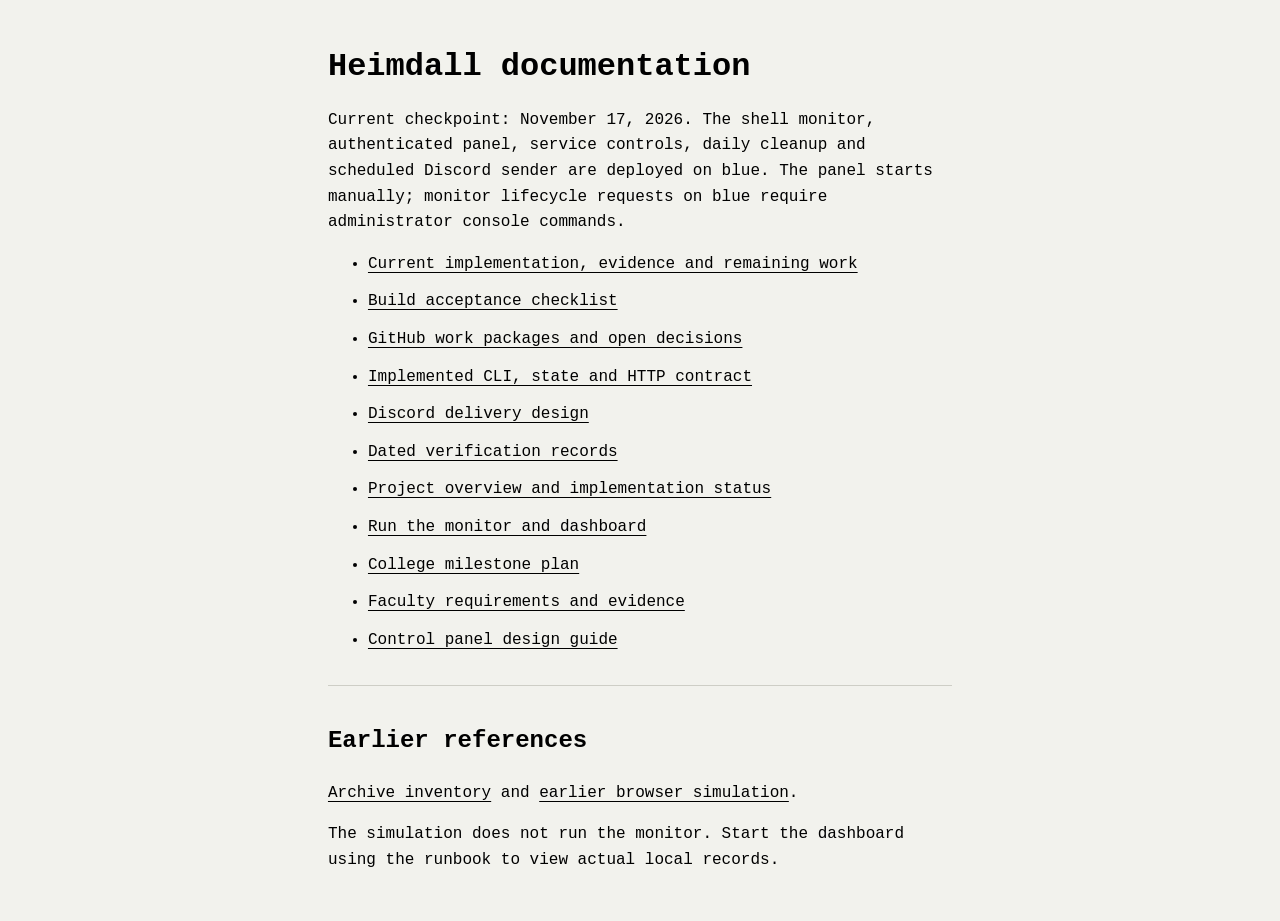
==== commit b40eebf5: "Reconcile project documentation with verified milestone status" ====
--- a/docs/index.html
+++ b/docs/index.html
@@ -35,9 +35,15 @@
   <body>
     <h1>Heimdall documentation</h1>
     <p>
-      Start here for the current shell monitor and local browser control panel.
+      Current checkpoint: November 17, 2026. The shell monitor, authenticated panel, service controls, daily cleanup and scheduled Discord sender are deployed on blue. The panel starts manually; monitor lifecycle requests on blue require administrator console commands.
     </p>
     <ul>
+      <li><a href="status.md">Current implementation, evidence and remaining work</a></li>
+      <li><a href="../checklist.md">Build acceptance checklist</a></li>
+      <li><a href="build-backlog.md">GitHub work packages and open decisions</a></li>
+      <li><a href="runtime-contract.md">Implemented CLI, state and HTTP contract</a></li>
+      <li><a href="discord-delivery-design.md">Discord delivery design</a></li>
+      <li><a href="verification/README.md">Dated verification records</a></li>
       <li>
         <a href="../README.md">Project overview and implementation status</a>
       </li>
